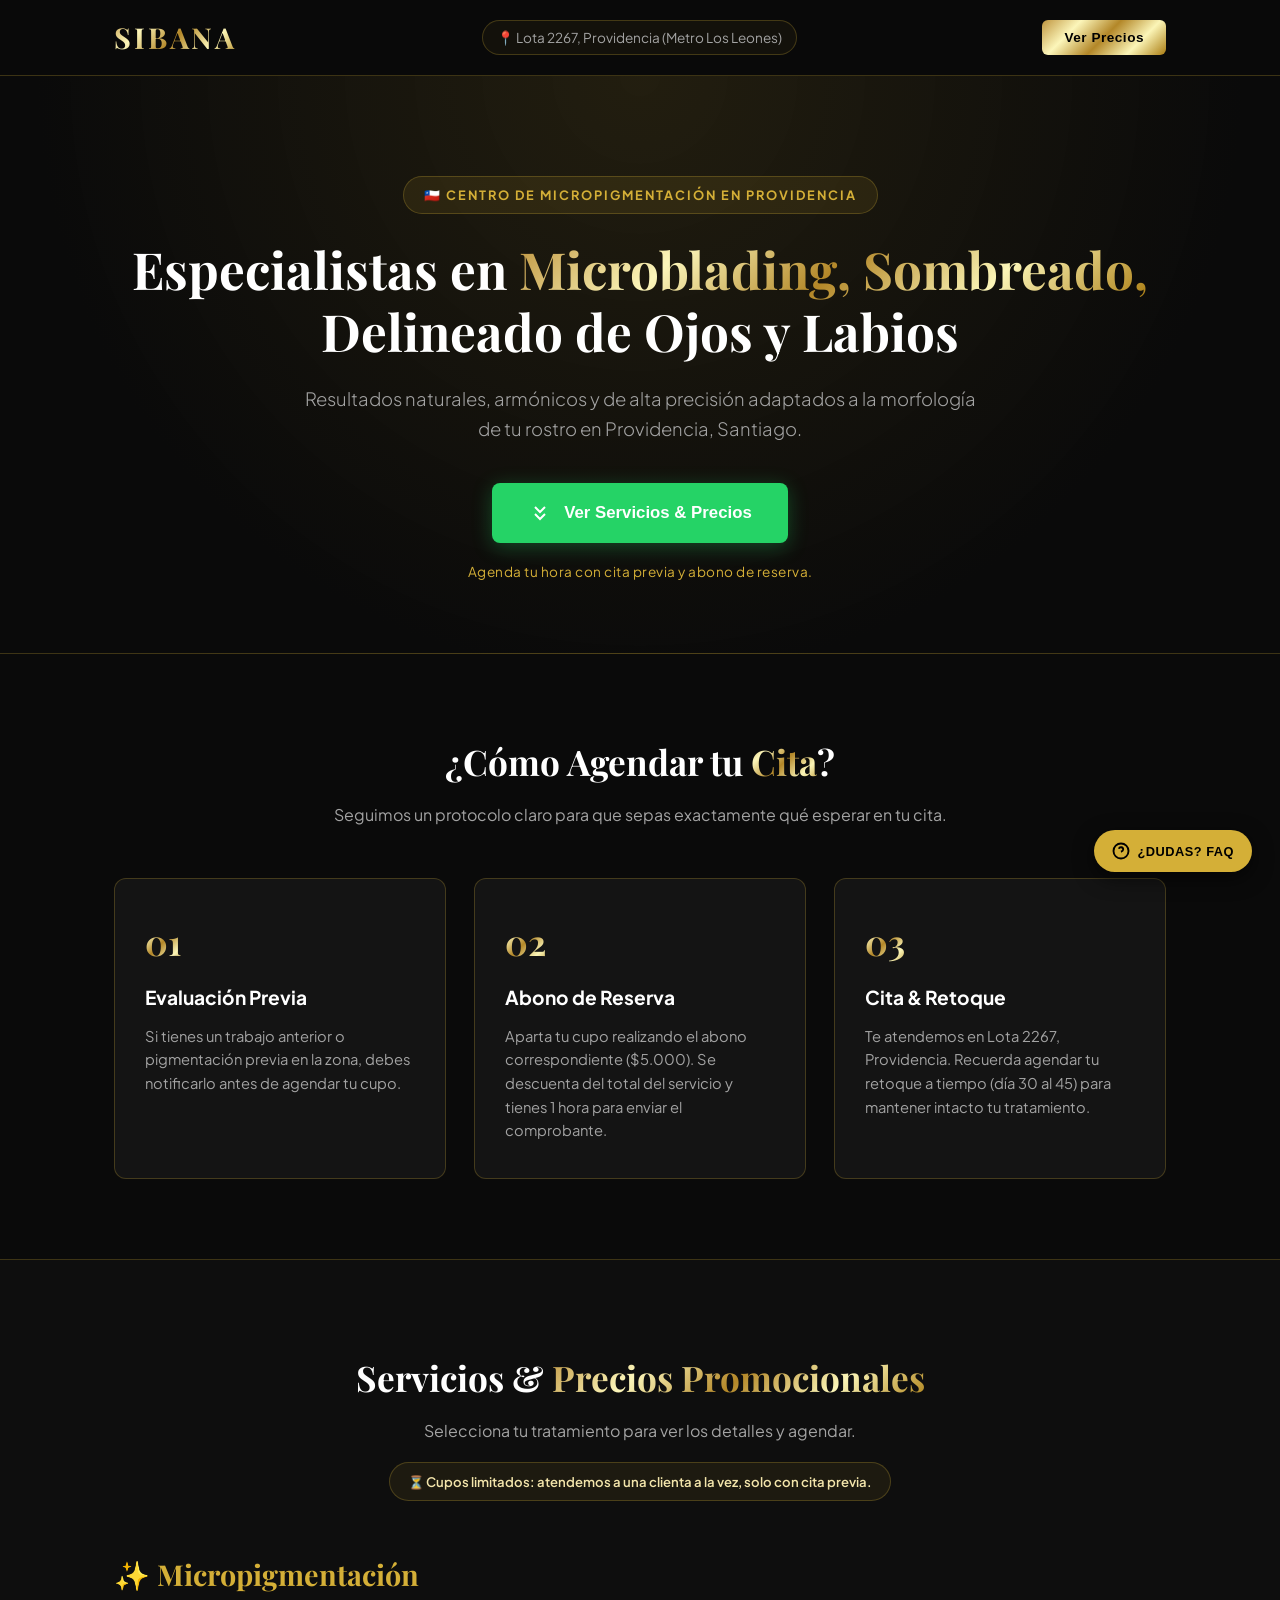
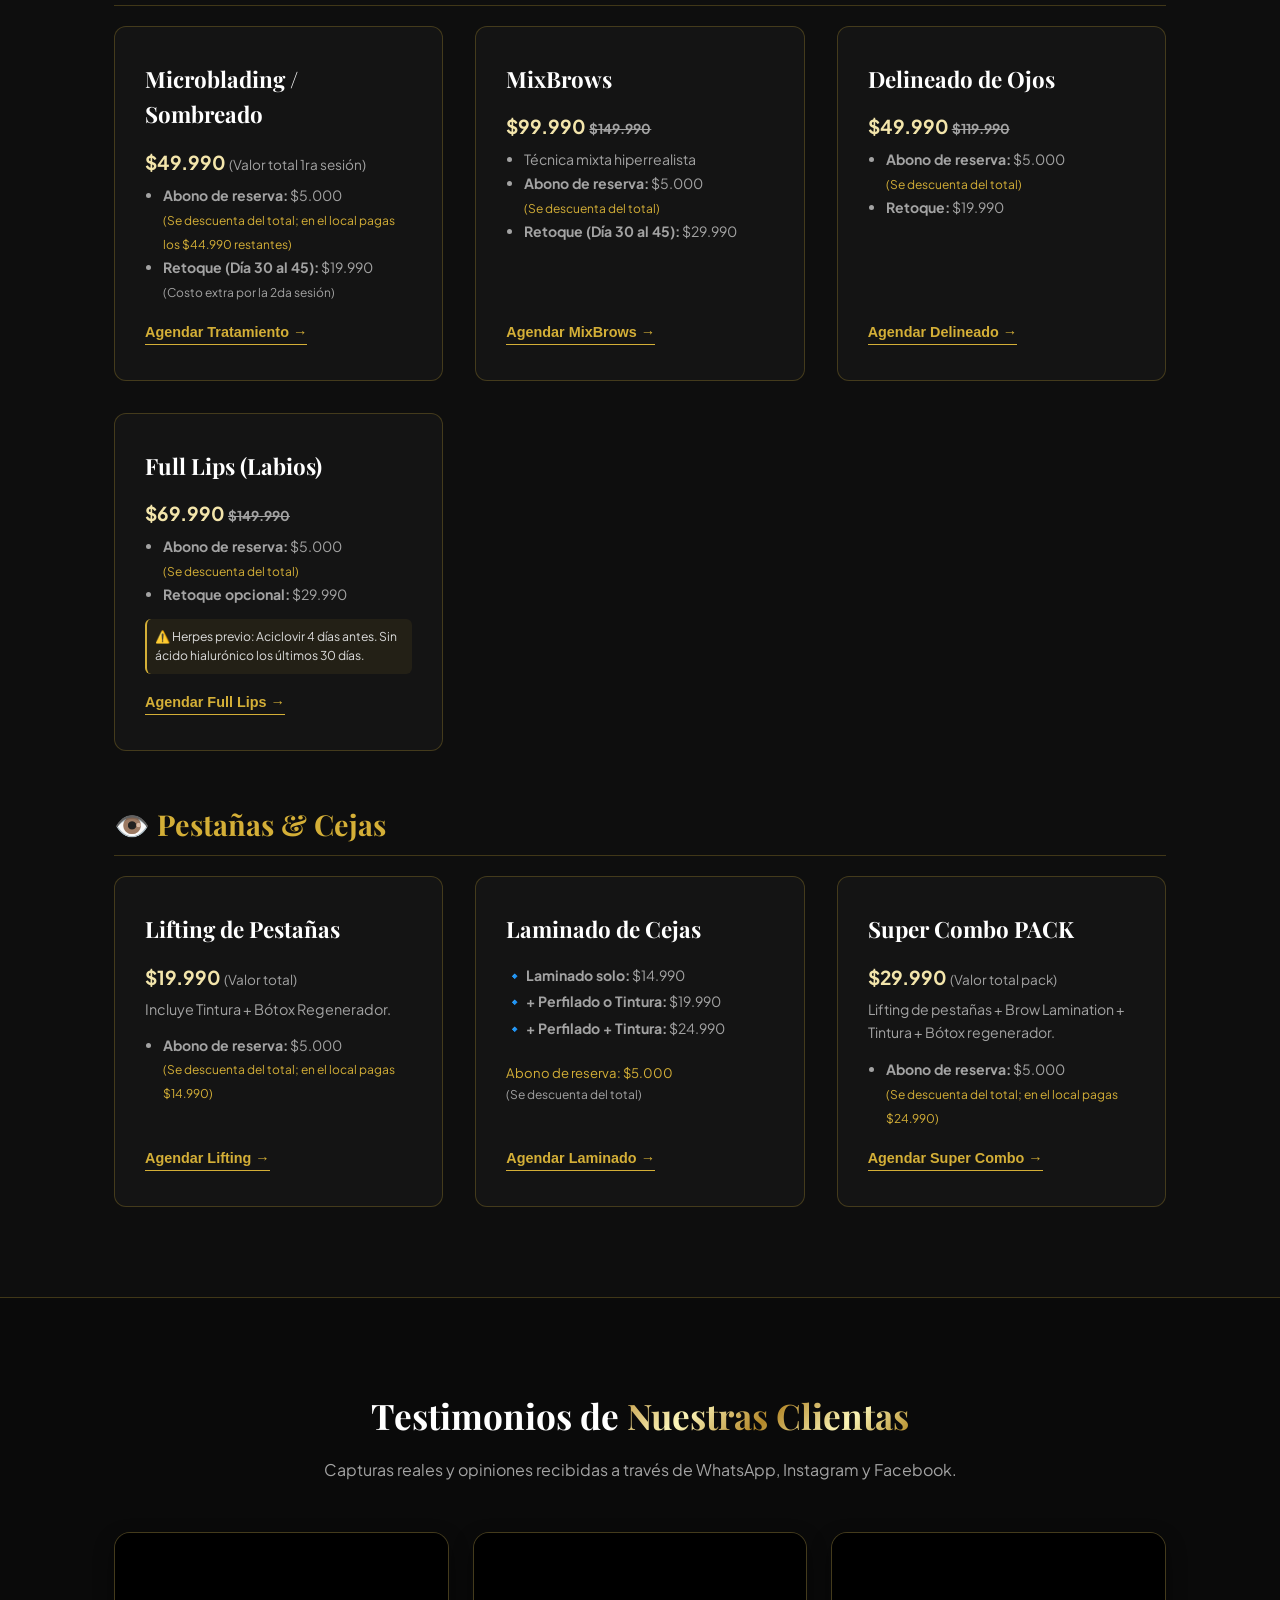
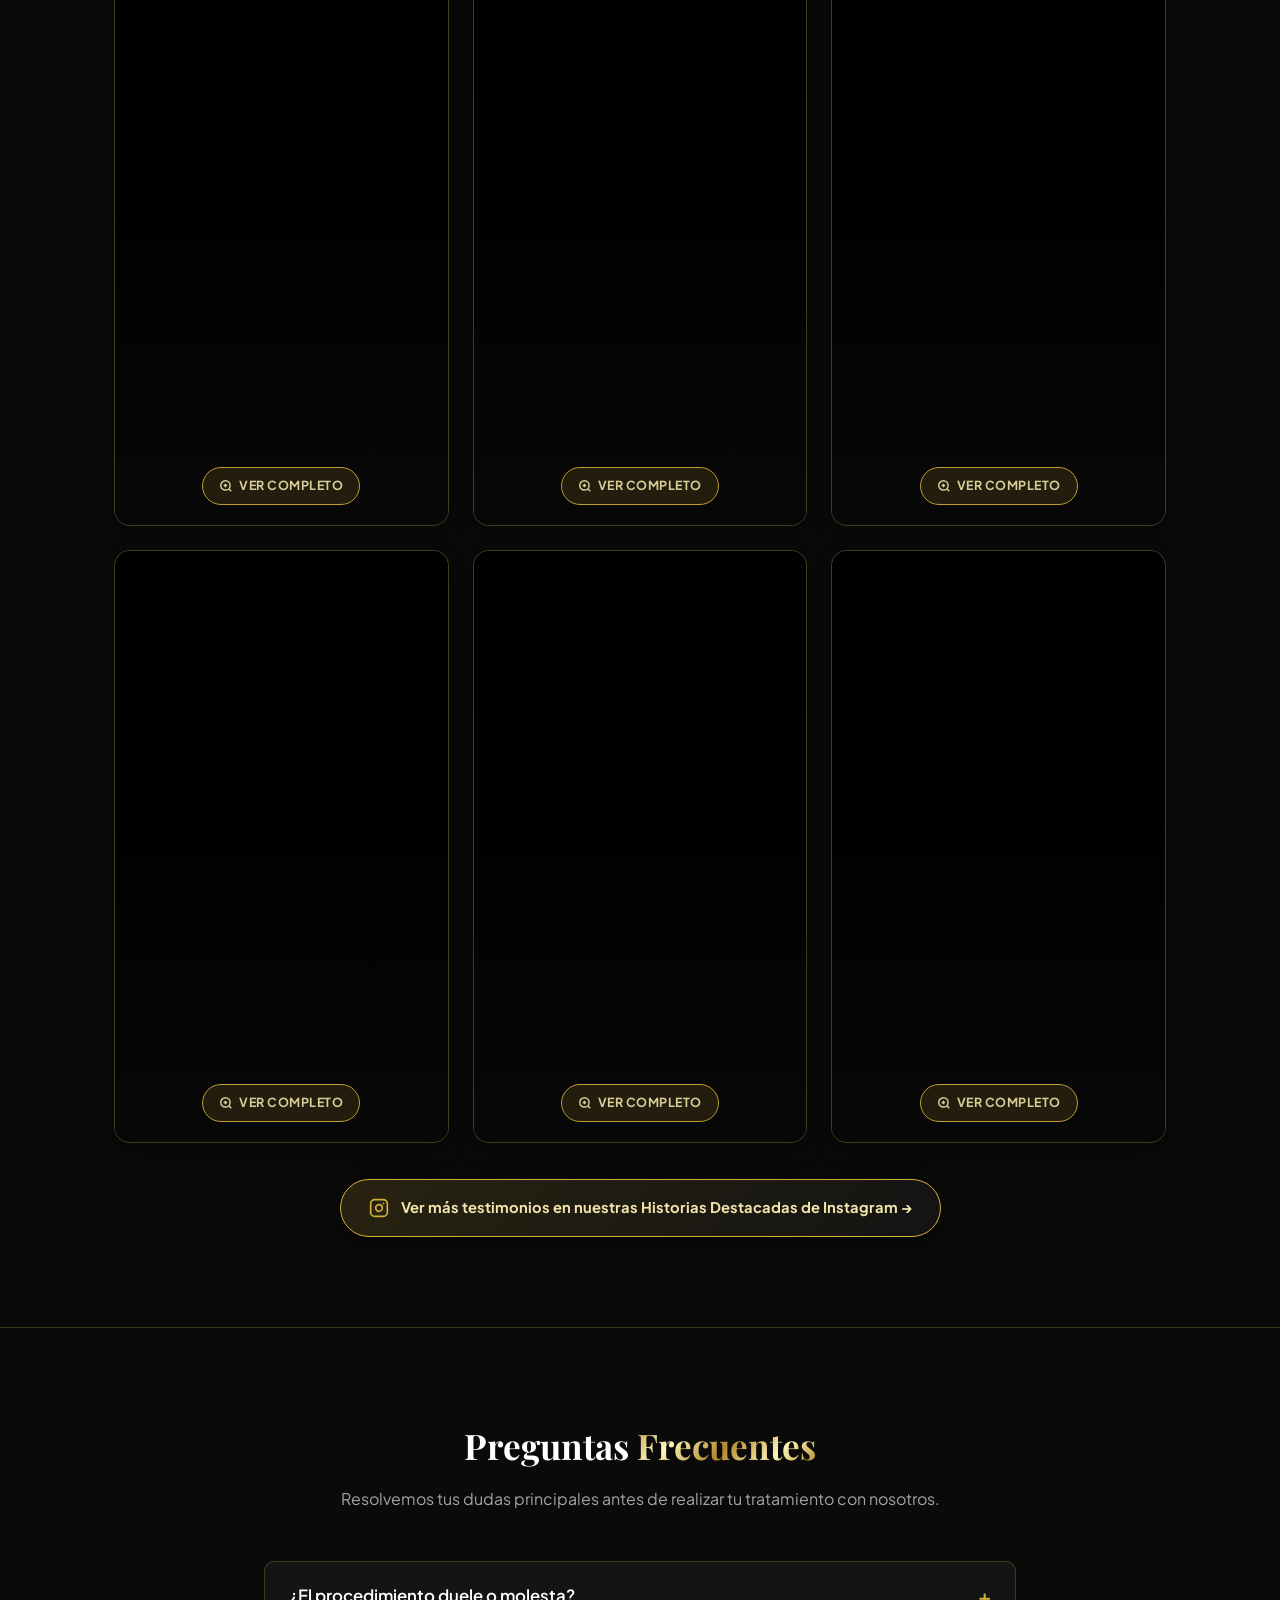
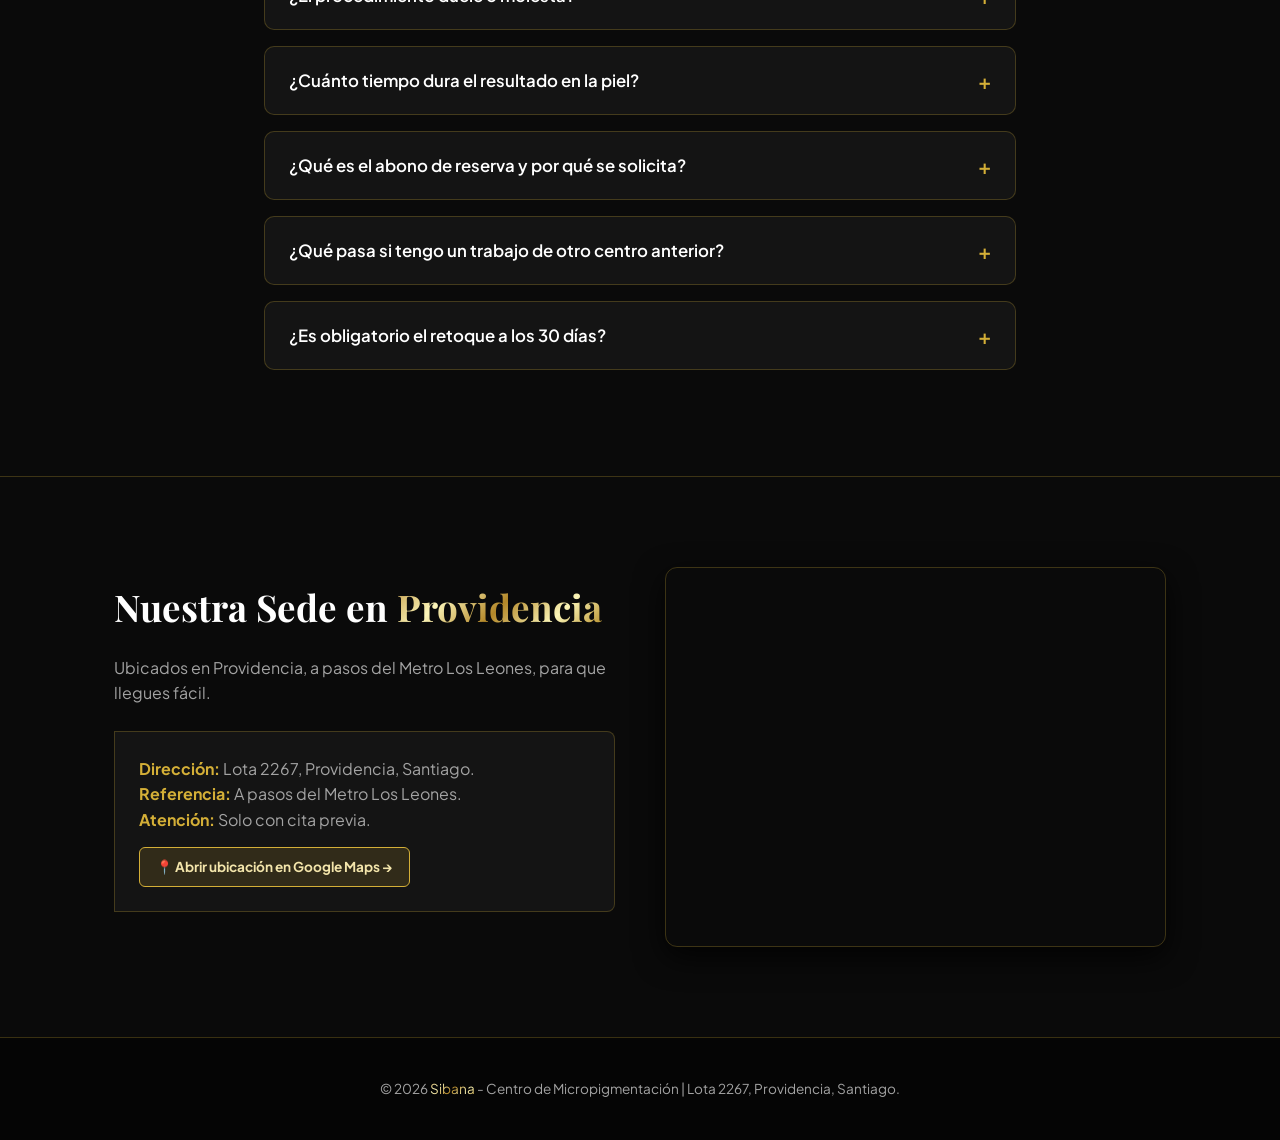
==== index.html @ 552834a0 "index.html" ====
<!DOCTYPE html>
<html lang="es">
<head>
    <meta charset="UTF-8">
    <meta name="viewport" content="width=device-width, initial-scale=1.0">
    <title>Sibana - Centro de Micropigmentación | Providencia</title>

    <meta name="description" content="Centro de micropigmentación en Providencia, Santiago. Especialistas en microblading, sombreado, delineado de ojos y labios, lifting y laminado de cejas. Agenda tu hora con cita previa.">
    <meta property="og:type" content="business.business">
    <meta property="og:title" content="Sibana - Centro de Micropigmentación | Providencia">
    <meta property="og:description" content="Especialistas en Microblading, Sombreado, Delineado de Ojos y Labios en Providencia, Santiago. Resultados naturales, armónicos y de alta precisión.">
    <meta property="og:image" content="https://juandiego2577-debug.github.io/sibana-web/testimonio1.jpg">
    <meta property="og:url" content="https://juandiego2577-debug.github.io/sibana-web/">
    <meta name="twitter:card" content="summary_large_image">
    <link rel="icon" type="image/svg+xml" href="data:image/svg+xml,%3Csvg xmlns='http://www.w3.org/2000/svg' viewBox='0 0 100 100'%3E%3Ccircle cx='50' cy='50' r='50' fill='%230A0A0A'/%3E%3Ctext x='50' y='68' font-family='Georgia,serif' font-size='58' font-weight='700' fill='%23D4AF37' text-anchor='middle'%3ES%3C/text%3E%3C/svg%3E">

    <script type="application/ld+json">
    {
      "@context": "https://schema.org",
      "@type": "LocalBusiness",
      "name": "Sibana - Centro de Micropigmentación",
      "image": "https://juandiego2577-debug.github.io/sibana-web/testimonio1.jpg",
      "url": "https://juandiego2577-debug.github.io/sibana-web/",
      "telephone": "+56968683533",
      "priceRange": "$14.990 - $149.990",
      "address": {
        "@type": "PostalAddress",
        "streetAddress": "Lota 2267",
        "addressLocality": "Providencia",
        "addressRegion": "Región Metropolitana",
        "addressCountry": "CL"
      },
      "sameAs": [
        "https://www.instagram.com/sibana.cl/",
        "https://www.facebook.com/profile.php?id=100089730170572"
      ]
    }
    </script>

    <link rel="preconnect" href="https://fonts.googleapis.com">
    <link rel="preconnect" href="https://fonts.gstatic.com" crossorigin>
    <link href="https://fonts.googleapis.com/css2?family=Playfair+Display:ital,wght@0,500;0,600;0,700;1,400&family=Plus+Jakarta+Sans:wght@300;400;500;600;700;800&display=swap" rel="stylesheet">

    <style>
        :root {
            --bg-color: #0A0A0A;
            --bg-card: #141414;
            --bg-card-hover: #1A1A1A;
            --text-main: #FFFFFF;
            --text-muted: #A3A3A3;
            --gold-primary: #D4AF37;
            --gold-light: #F3E5AB;
            --gold-dark: #AA7C11;
            --gold-gradient: linear-gradient(135deg, #BF953F 0%, #FCF6BA 25%, #B38728 50%, #FBF5B7 75%, #AA7C11 100%);
            --whatsapp-green: #25D366;
            --whatsapp-hover: #1EBE5D;
            --whatsapp-glow: rgba(37, 211, 102, 0.4);
            --border-gold: rgba(212, 175, 55, 0.25);
            --border-gold-strong: rgba(212, 175, 55, 0.6);
            --font-title: 'Playfair Display', serif;
            --font-body: 'Plus Jakarta Sans', sans-serif;
        }

        * {
            margin: 0;
            padding: 0;
            box-sizing: border-box;
        }

        html {
            scroll-padding-top: 95px;
        }

        body {
            font-family: var(--font-body);
            background-color: var(--bg-color);
            color: var(--text-main);
            line-height: 1.6;
            -webkit-font-smoothing: antialiased;
        }

        .gold-text {
            background: var(--gold-gradient);
            -webkit-background-clip: text;
            -webkit-text-fill-color: transparent;
            display: inline-block;
        }

        header {
            position: sticky;
            top: 0;
            background: rgba(10, 10, 10, 0.92);
            backdrop-filter: blur(12px);
            border-bottom: 1px solid var(--border-gold);
            z-index: 100;
        }

        .nav-wrapper {
            display: flex;
            justify-content: space-between;
            align-items: center;
            height: 75px;
            max-width: 1100px;
            margin: 0 auto;
            padding: 0 24px;
        }

        .logo {
            font-family: var(--font-title);
            font-size: 1.8rem;
            font-weight: 700;
            letter-spacing: 3px;
            text-decoration: none;
            text-transform: uppercase;
        }

        .location-badge-nav {
            font-size: 0.85rem;
            color: var(--text-muted);
            display: flex;
            align-items: center;
            gap: 6px;
            border: 1px solid var(--border-gold);
            padding: 6px 14px;
            border-radius: 50px;
            background: rgba(212, 175, 55, 0.05);
        }

        .btn-header {
            background: var(--gold-gradient);
            color: #000;
            padding: 10px 22px;
            border-radius: 6px;
            text-decoration: none;
            font-size: 0.85rem;
            font-weight: 700;
            letter-spacing: 0.5px;
            transition: all 0.3s ease;
            cursor: pointer;
            border: none;
        }

        .btn-header:hover {
            opacity: 0.9;
            box-shadow: 0 0 15px rgba(212, 175, 55, 0.4);
        }

        .hero {
            padding: 100px 0 70px;
            text-align: center;
            background: radial-gradient(circle at top center, rgba(212, 175, 55, 0.12) 0%, rgba(10, 10, 10, 1) 70%);
            border-bottom: 1px solid var(--border-gold);
        }

        .badge-hero {
            display: inline-block;
            background: rgba(212, 175, 55, 0.1);
            border: 1px solid var(--border-gold);
            color: var(--gold-primary);
            font-size: 0.8rem;
            font-weight: 700;
            padding: 8px 20px;
            border-radius: 50px;
            letter-spacing: 2px;
            text-transform: uppercase;
            margin-bottom: 25px;
        }

        .hero h1 {
            font-family: var(--font-title);
            font-size: 3.2rem;
            line-height: 1.2;
            margin-bottom: 22px;
            font-weight: 700;
        }

        .hero p {
            font-size: 1.15rem;
            color: var(--text-muted);
            max-width: 680px;
            margin: 0 auto 40px;
            font-weight: 300;
        }

        .btn-whatsapp-hero {
            display: inline-flex;
            align-items: center;
            gap: 12px;
            background-color: var(--whatsapp-green);
            color: #fff;
            padding: 18px 36px;
            border-radius: 8px;
            text-decoration: none;
            font-weight: 700;
            font-size: 1.05rem;
            box-shadow: 0 4px 20px rgba(37, 211, 102, 0.3);
            transition: transform 0.2s ease, background 0.2s ease, box-shadow 0.2s ease;
            cursor: pointer;
            border: none;
        }

        .btn-whatsapp-hero:hover {
            background-color: var(--whatsapp-hover);
            transform: translateY(-2px);
            box-shadow: 0 6px 25px rgba(37, 211, 102, 0.4);
        }

        .notice-text {
            display: block;
            margin-top: 18px;
            font-size: 0.85rem;
            color: var(--gold-primary);
            letter-spacing: 0.5px;
        }

        .container {
            max-width: 1100px;
            margin: 0 auto;
            padding: 0 24px;
        }

        .process {
            padding: 80px 0;
            border-bottom: 1px solid var(--border-gold);
            background: var(--bg-color);
        }

        .section-title {
            text-align: center;
            margin-bottom: 50px;
        }

        .section-title h2 {
            font-family: var(--font-title);
            font-size: 2.2rem;
            margin-bottom: 12px;
        }

        .section-title p {
            color: var(--text-muted);
            font-size: 1rem;
        }

        .grid-process {
            display: grid;
            grid-template-columns: repeat(auto-fit, minmax(280px, 1fr));
            gap: 28px;
        }

        .card-process {
            background-color: var(--bg-card);
            padding: 35px 30px;
            border-radius: 12px;
            border: 1px solid var(--border-gold);
            transition: transform 0.3s ease, border-color 0.3s ease;
        }

        .card-process:hover {
            transform: translateY(-4px);
            border-color: var(--border-gold-strong);
        }

        .step-num {
            font-family: var(--font-title);
            font-size: 2.2rem;
            font-weight: 700;
            margin-bottom: 12px;
        }

        .card-process h3 { font-size: 1.2rem; margin-bottom: 12px; color: #FFF; }
        .card-process p { font-size: 0.92rem; color: var(--text-muted); }

        .services { padding: 90px 0; background-color: #0E0E0E; border-bottom: 1px solid var(--border-gold); }
        .grid-services { display: grid; grid-template-columns: repeat(auto-fit, minmax(300px, 1fr)); gap: 32px; }
        .card-service { background: var(--bg-card); border-radius: 12px; padding: 35px 30px; border: 1px solid var(--border-gold); display: flex; flex-direction: column; justify-content: space-between; transition: all 0.3s ease; }
        .card-service:hover { background: var(--bg-card-hover); border-color: var(--gold-primary); box-shadow: 0 10px 30px rgba(0,0,0,0.5); }
        .card-service h3 { font-family: var(--font-title); font-size: 1.4rem; margin-bottom: 14px; color: #FFF; }
        .card-service p { color: var(--text-muted); font-size: 0.95rem; margin-bottom: 25px; }

        .btn-link-service { color: var(--gold-primary); text-decoration: none; font-weight: 700; font-size: 0.9rem; display: inline-flex; align-items: center; gap: 8px; border-bottom: 1px solid var(--gold-primary); width: fit-content; padding-bottom: 4px; transition: gap 0.2s ease; cursor: pointer; background: none; border-top: none; border-left: none; border-right: none; }
        .btn-link-service:hover { gap: 12px; color: var(--gold-light); }

        .testimonials { padding: 90px 0; background: var(--bg-color); border-bottom: 1px solid var(--border-gold); }
        .grid-testimonials-images {
            display: grid;
            grid-template-columns: repeat(3, 1fr);
            gap: 24px;
        }

        .card-testimonial-img {
            background: var(--bg-card);
            border: 1px solid var(--border-gold);
            border-radius: 16px;
            overflow: hidden;
            position: relative;
            cursor: pointer;
            transition: all 0.35s cubic-bezier(0.16, 1, 0.3, 1);
            box-shadow: 0 8px 20px rgba(0,0,0,0.4);
            display: flex;
            flex-direction: column;
        }

        .card-testimonial-img:hover {
            transform: translateY(-6px) scale(1.02);
            border-color: var(--gold-primary);
            box-shadow: 0 16px 35px rgba(212, 175, 55, 0.2);
        }

        .img-wrapper {
            width: 100%;
            aspect-ratio: 9/16;
            background: #000;
            overflow: hidden;
            position: relative;
        }

        .img-wrapper img {
            width: 100%;
            height: 100%;
            object-fit: cover;
            object-position: top center;
            transition: transform 0.5s ease;
        }

        .card-testimonial-img:hover .img-wrapper img {
            transform: scale(1.04);
        }

        .img-overlay-hint {
            position: absolute;
            inset: 0;
            background: linear-gradient(to top, rgba(10,10,10,0.85) 0%, rgba(10,10,10,0.2) 50%, rgba(10,10,10,0) 100%);
            display: flex;
            align-items: flex-end;
            justify-content: center;
            padding: 20px;
            opacity: 0.9;
            transition: opacity 0.3s ease;
        }

        .card-testimonial-img:hover .img-overlay-hint {
            opacity: 1;
        }

        .zoom-badge {
            background: rgba(212, 175, 55, 0.15);
            backdrop-filter: blur(8px);
            border: 1px solid var(--gold-primary);
            color: var(--gold-light);
            font-size: 0.78rem;
            font-weight: 700;
            padding: 8px 16px;
            border-radius: 30px;
            display: inline-flex;
            align-items: center;
            gap: 6px;
            letter-spacing: 0.5px;
            text-transform: uppercase;
        }

        .lightbox-modal {
            display: none;
            position: fixed;
            inset: 0;
            background: rgba(0, 0, 0, 0.92);
            backdrop-filter: blur(12px);
            z-index: 3000;
            justify-content: center;
            align-items: center;
            padding: 20px;
            animation: fadeIn 0.25s ease;
        }

        .lightbox-content {
            position: relative;
            max-width: 90vw;
            max-height: 90vh;
            display: flex;
            justify-content: center;
            align-items: center;
        }

        .lightbox-content img {
            max-width: 100%;
            max-height: 85vh;
            border-radius: 12px;
            border: 1px solid var(--gold-primary);
            box-shadow: 0 10px 40px rgba(0, 0, 0, 0.9);
            object-fit: contain;
        }

        .btn-close-lightbox {
            position: absolute;
            top: -45px;
            right: 0;
            background: rgba(212, 175, 55, 0.2);
            border: 1px solid var(--gold-primary);
            color: #fff;
            width: 38px;
            height: 38px;
            border-radius: 50%;
            font-size: 1.2rem;
            display: flex;
            align-items: center;
            justify-content: center;
            cursor: pointer;
            transition: 0.2s ease;
        }

        .btn-close-lightbox:hover {
            background: var(--gold-primary);
            color: #000;
        }

        .faq-section { padding: 90px 0; background: var(--bg-color); border-bottom: 1px solid var(--border-gold); }
        .faq-container { max-width: 800px; margin: 0 auto; }
        .faq-item { background: var(--bg-card); border: 1px solid var(--border-gold); border-radius: 10px; margin-bottom: 16px; overflow: hidden; transition: border-color 0.3s ease; }
        .faq-item:hover { border-color: var(--border-gold-strong); }
        .faq-question { width: 100%; padding: 20px 24px; background: none; border: none; color: #FFF; font-family: var(--font-body); font-size: 1.05rem; font-weight: 600; text-align: left; display: flex; justify-content: space-between; align-items: center; cursor: pointer; }
        .faq-question span { color: var(--gold-primary); font-size: 1.3rem; transition: transform 0.3s ease; }
        .faq-item.active .faq-question span { transform: rotate(45deg); }
        .faq-answer { max-height: 0; overflow: hidden; transition: max-height 0.3s ease-out, padding 0.3s ease; padding: 0 24px; color: var(--text-muted); font-size: 0.95rem; line-height: 1.6; }
        .faq-item.active .faq-answer { max-height: 350px; padding: 0 24px 20px 24px; }

        .location { padding: 90px 0; background: var(--bg-color); }
        .location-wrapper { display: grid; grid-template-columns: 1fr 1fr; gap: 50px; align-items: center; }
        .location-info h2 { font-family: var(--font-title); font-size: 2.3rem; margin-bottom: 18px; }
        .location-info p { color: var(--text-muted); font-size: 1rem; }
        .address-box { margin: 25px 0; padding: 24px; background-color: var(--bg-card); border-left: 3px solid var(--gold-primary); border-radius: 0 8px 8px 0; border: 1px solid var(--border-gold); }
        .address-box strong { color: var(--gold-primary); }
        .map-container { width: 100%; height: 380px; border-radius: 12px; overflow: hidden; border: 1px solid var(--border-gold); box-shadow: 0 10px 30px rgba(0,0,0,0.8); }
        footer { background-color: #050505; color: var(--text-muted); padding: 40px 0; text-align: center; font-size: 0.85rem; border-top: 1px solid var(--border-gold); }

        .btn-float-faq { position: fixed; bottom: 28px; right: 28px; background-color: var(--gold-primary); color: #000; padding: 12px 18px; border-radius: 50px; display: flex; align-items: center; gap: 8px; box-shadow: 0 6px 20px rgba(0,0,0,0.6); z-index: 1000; text-decoration: none; cursor: pointer; border: none; transition: transform 0.2s ease, box-shadow 0.2s ease, background-color 0.2s ease, opacity 0.25s ease; font-weight: 700; font-size: 0.85rem; letter-spacing: 0.3px; }
        .btn-float-faq:hover { transform: scale(1.05); background-color: var(--gold-light); box-shadow: 0 8px 25px rgba(212, 175, 55, 0.4); }

        @media (max-width: 600px) {
            .btn-float-faq {
                bottom: 18px;
                right: 18px;
                padding: 0;
                width: 50px;
                height: 50px;
                border-radius: 50%;
                justify-content: center;
            }
            .btn-float-faq span { display: none; }
        }

        .btn-float-faq.oculto-por-aviso {
            opacity: 0;
            transform: scale(0.7);
            pointer-events: none;
        }

        .modal-overlay {
            display: none;
            position: fixed;
            top: 0;
            left: 0;
            width: 100%;
            height: 100%;
            background: rgba(0, 0, 0, 0.88);
            backdrop-filter: blur(10px);
            justify-content: center;
            align-items: center;
            z-index: 2000;
            padding: 16px;
        }

        .modal-content {
            background: linear-gradient(145deg, #181818 0%, #101010 100%);
            padding: 32px 28px;
            border-radius: 20px;
            width: 100%;
            max-width: 500px;
            border: 1px solid var(--border-gold-strong);
            box-shadow: 0 25px 60px rgba(0,0,0,0.9), 0 0 30px rgba(212, 175, 55, 0.12);
            animation: modalFadeIn 0.3s cubic-bezier(0.16, 1, 0.3, 1);
            position: relative;
        }

        @keyframes modalFadeIn {
            from { opacity: 0; transform: translateY(20px) scale(0.97); }
            to { opacity: 1; transform: translateY(0) scale(1); }
        }

        .modal-header-badge {
            display: inline-flex;
            align-items: center;
            gap: 6px;
            background: rgba(212, 175, 55, 0.1);
            border: 1px solid var(--border-gold);
            color: var(--gold-primary);
            font-size: 0.72rem;
            font-weight: 700;
            padding: 4px 12px;
            border-radius: 20px;
            letter-spacing: 1.5px;
            text-transform: uppercase;
            margin-bottom: 12px;
        }

        .modal-content h3 {
            font-family: var(--font-title);
            font-size: 1.65rem;
            color: #FFF;
            margin-bottom: 8px;
            line-height: 1.25;
        }

        .modal-service-tag {
            background: rgba(255, 255, 255, 0.04);
            border: 1px dashed var(--border-gold);
            padding: 10px 14px;
            border-radius: 10px;
            color: var(--gold-light);
            font-size: 0.9rem;
            font-weight: 600;
            margin-bottom: 20px;
            display: flex;
            align-items: center;
            gap: 8px;
        }

        .checkbox-container {
            display: flex;
            flex-direction: column;
            gap: 12px;
            margin-bottom: 25px;
        }

        .custom-check-card {
            background: rgba(255, 255, 255, 0.03);
            border: 1px solid rgba(212, 175, 55, 0.2);
            border-radius: 12px;
            padding: 14px 16px;
            display: flex;
            align-items: flex-start;
            gap: 14px;
            cursor: pointer;
            transition: all 0.2s ease;
            user-select: none;
        }

        .custom-check-card:hover {
            background: rgba(212, 175, 55, 0.05);
            border-color: var(--gold-primary);
        }

        .custom-check-card.checked {
            background: rgba(212, 175, 55, 0.08);
            border-color: var(--gold-primary);
            box-shadow: 0 0 12px rgba(212, 175, 55, 0.15);
        }

        .custom-check-card input[type="checkbox"] {
            accent-color: var(--gold-primary);
            width: 20px;
            height: 20px;
            margin-top: 2px;
            cursor: pointer;
            flex-shrink: 0;
            border-radius: 4px;
        }

        .check-text {
            font-size: 0.88rem;
            color: #E2E8F0;
            line-height: 1.45;
        }

        .check-subtext {
            display: block;
            font-size: 0.78rem;
            color: var(--text-muted);
            margin-top: 4px;
        }

        .modal-actions {
            display: flex;
            flex-direction: column;
            gap: 12px;
        }

        .btn-confirmar-whatsapp {
            display: flex;
            align-items: center;
            justify-content: center;
            gap: 10px;
            width: 100%;
            padding: 16px 20px;
            border-radius: 12px;
            font-family: var(--font-body);
            font-weight: 800;
            font-size: 1rem;
            letter-spacing: 0.3px;
            text-decoration: none;
            border: none;
            cursor: pointer;
            background: #2A2A2A;
            color: #777777;
            box-shadow: none;
            transition: all 0.3s cubic-bezier(0.16, 1, 0.3, 1);
            text-align: center;
        }

        .btn-confirmar-whatsapp.activo {
            cursor: pointer;
            pointer-events: auto;
            background: linear-gradient(135deg, #25D366 0%, #12B04B 100%);
            color: #FFFFFF;
            box-shadow: 0 6px 25px rgba(37, 211, 102, 0.4);
            animation: pulseGlow 2s infinite ease-in-out;
        }

        .btn-confirmar-whatsapp.activo:hover {
            background: linear-gradient(135deg, #28E16D 0%, #10A043 100%);
            transform: translateY(-2px);
            box-shadow: 0 10px 30px rgba(37, 211, 102, 0.55);
        }

        .btn-modal-cancelar {
            background: transparent;
            color: var(--text-muted);
            border: 1px solid rgba(255, 255, 255, 0.1);
            padding: 12px;
            border-radius: 10px;
            font-weight: 600;
            font-size: 0.88rem;
            cursor: pointer;
            transition: all 0.2s ease;
            text-align: center;
            width: 100%;
        }

        .btn-modal-cancelar:hover {
            background: rgba(255, 255, 255, 0.05);
            color: #FFF;
            border-color: rgba(255, 255, 255, 0.2);
        }

        @keyframes pulseGlow {
            0% { box-shadow: 0 0 0 0 rgba(37, 211, 102, 0.5); }
            70% { box-shadow: 0 0 0 12px rgba(37, 211, 102, 0); }
            100% { box-shadow: 0 0 0 0 rgba(37, 211, 102, 0); }
        }

        @keyframes shakeBtn {
            10%, 90% { transform: translateX(-1px); }
            20%, 80% { transform: translateX(2px); }
            30%, 50%, 70% { transform: translateX(-4px); }
            40%, 60% { transform: translateX(4px); }
        }
        .btn-confirmar-whatsapp.shake { animation: shakeBtn 0.4s ease; }

        @keyframes resaltarCheck {
            0%, 100% { box-shadow: 0 0 0 0 rgba(212, 175, 55, 0); border-color: rgba(212, 175, 55, 0.2); }
            50% { box-shadow: 0 0 0 6px rgba(212, 175, 55, 0.2); border-color: var(--gold-primary); }
        }
        .custom-check-card.resaltar { animation: resaltarCheck 0.6s ease-in-out 2; }

        .whatsapp-icon-svg {
            width: 22px;
            height: 22px;
            fill: currentColor;
            flex-shrink: 0;
        }

        @media (max-width: 992px) {
            .grid-services { grid-template-columns: repeat(2, 1fr); }
            .grid-testimonials-images { grid-template-columns: repeat(2, 1fr); }
        }
        @media (max-width: 600px) {
            .hero h1 { font-size: 2.2rem; }
            .location-wrapper { grid-template-columns: 1fr; }
            .location-badge-nav { display: none; }
            .grid-services { grid-template-columns: 1fr; }
            .grid-testimonials-images { grid-template-columns: 1fr; }
            .modal-content { padding: 24px 20px; }
        }
    </style>
</head>
<body>

    <header>
        <div class="nav-wrapper">
            <a href="#" class="logo gold-text">Sibana</a>
            <div class="location-badge-nav">
                📍 Lota 2267, Providencia (Metro Los Leones)
            </div>
            <button class="btn-header" onclick="document.getElementById('servicios-section').scrollIntoView({behavior: 'smooth'})" type="button">Ver Precios</button>
        </div>
    </header>

    <section class="hero">
        <div class="container">
            <span class="badge-hero">🇨🇱 CENTRO DE MICROPIGMENTACIÓN EN PROVIDENCIA</span>
            <h1>Especialistas en <span class="gold-text">Microblading, Sombreado,</span><br>Delineado de Ojos y Labios</h1>
            <p>Resultados naturales, armónicos y de alta precisión adaptados a la morfología de tu rostro en Providencia, Santiago.</p>

            <button class="btn-whatsapp-hero" onclick="document.getElementById('servicios-section').scrollIntoView({behavior: 'smooth'})" type="button">
                <svg width="24" height="24" viewBox="0 0 24 24" fill="none" stroke="currentColor" stroke-width="2"><path d="M7 13l5 5 5-5M7 6l5 5 5-5"/></svg>
                Ver Servicios & Precios
            </button>

            <span class="notice-text">Agenda tu hora con cita previa y abono de reserva.</span>
        </div>
    </section>

    <section class="process">
        <div class="container">
            <div class="section-title">
                <h2>¿Cómo Agendar tu <span class="gold-text">Cita</span>?</h2>
                <p>Seguimos un protocolo claro para que sepas exactamente qué esperar en tu cita.</p>
            </div>
            <div class="grid-process">
                <div class="card-process">
                    <div class="step-num gold-text">01</div>
                    <h3>Evaluación Previa</h3>
                    <p>Si tienes un trabajo anterior o pigmentación previa en la zona, debes notificarlo antes de agendar tu cupo.</p>
                </div>
                <div class="card-process">
                    <div class="step-num gold-text">02</div>
                    <h3>Abono de Reserva</h3>
                    <p>Aparta tu cupo realizando el abono correspondiente ($5.000). Se descuenta del total del servicio y tienes 1 hora para enviar el comprobante.</p>
                </div>
                <div class="card-process">
                    <div class="step-num gold-text">03</div>
                    <h3>Cita & Retoque</h3>
                    <p>Te atendemos en Lota 2267, Providencia. Recuerda agendar tu retoque a tiempo (día 30 al 45) para mantener intacto tu tratamiento.</p>
                </div>
            </div>
        </div>
    </section>

    <section class="services" id="servicios-section">
        <div class="container">
            <div class="section-title">
                <h2>Servicios & <span class="gold-text">Precios Promocionales</span></h2>
                <p>Selecciona tu tratamiento para ver los detalles y agendar.</p>
                <div style="margin-top: 18px;">
                    <span style="display: inline-flex; align-items: center; gap: 8px; background: rgba(212,175,55,0.08); border: 1px solid var(--border-gold); color: var(--gold-light); font-size: 0.82rem; font-weight: 600; padding: 8px 18px; border-radius: 50px;">
                        ⏳ Cupos limitados: atendemos a una clienta a la vez, solo con cita previa.
                    </span>
                </div>
            </div>

            <h3 style="font-family: var(--font-title); font-size: 1.8rem; color: var(--gold-primary); margin: 40px 0 20px; border-bottom: 1px solid var(--border-gold); padding-bottom: 8px;">
                ✨ Micropigmentación
            </h3>
            <div class="grid-services">
                <div class="card-service">
                    <div>
                        <h3>Microblading / Sombreado</h3>
                        <p style="color: var(--gold-light); font-weight: 700; font-size: 1.2rem; margin-bottom: 6px;">
                            $49.990 <span style="font-size:0.85rem; font-weight:normal; color:var(--text-muted);">(Valor total 1ra sesión)</span>
                        </p>
                        <ul style="color: var(--text-muted); font-size: 0.88rem; margin-bottom: 20px; padding-left: 18px; line-height: 1.7;">
                            <li><strong>Abono de reserva:</strong> $5.000 <span style="font-size:0.75rem; color:var(--gold-primary);"><br>(Se descuenta del total; en el local pagas los $44.990 restantes)</span></li>
                            <li><strong>Retoque (Día 30 al 45):</strong> $19.990 <span style="font-size:0.75rem; color:#A3A3A3;"><br>(Costo extra por la 2da sesión)</span></li>
                        </ul>
                    </div>
                    <button class="btn-link-service" type="button" onclick="abrirModal('Microblading / Sombreado ($49.990)')">Agendar Tratamiento &rarr;</button>
                </div>

                <div class="card-service">
                    <div>
                        <h3>MixBrows</h3>
                        <p style="color: var(--gold-light); font-weight: 700; font-size: 1.2rem; margin-bottom: 6px;">
                            $99.990 <span style="font-size:0.85rem; text-decoration: line-through; color:var(--text-muted);">$149.990</span>
                        </p>
                        <ul style="color: var(--text-muted); font-size: 0.88rem; margin-bottom: 20px; padding-left: 18px; line-height: 1.7;">
                            <li>Técnica mixta hiperrealista</li>
                            <li><strong>Abono de reserva:</strong> $5.000 <span style="font-size:0.75rem; color:var(--gold-primary);"><br>(Se descuenta del total)</span></li>
                            <li><strong>Retoque (Día 30 al 45):</strong> $29.990</li>
                        </ul>
                    </div>
                    <button class="btn-link-service" type="button" onclick="abrirModal('MixBrows ($99.990)')">Agendar MixBrows &rarr;</button>
                </div>

                <div class="card-service">
                    <div>
                        <h3>Delineado de Ojos</h3>
                        <p style="color: var(--gold-light); font-weight: 700; font-size: 1.2rem; margin-bottom: 6px;">
                            $49.990 <span style="font-size:0.85rem; text-decoration: line-through; color:var(--text-muted);">$119.990</span>
                        </p>
                        <ul style="color: var(--text-muted); font-size: 0.88rem; margin-bottom: 20px; padding-left: 18px; line-height: 1.7;">
                            <li><strong>Abono de reserva:</strong> $5.000 <span style="font-size:0.75rem; color:var(--gold-primary);"><br>(Se descuenta del total)</span></li>
                            <li><strong>Retoque:</strong> $19.990</li>
                        </ul>
                    </div>
                    <button class="btn-link-service" type="button" onclick="abrirModal('Delineado de Ojos ($49.990)')">Agendar Delineado &rarr;</button>
                </div>

                <div class="card-service">
                    <div>
                        <h3>Full Lips (Labios)</h3>
                        <p style="color: var(--gold-light); font-weight: 700; font-size: 1.2rem; margin-bottom: 6px;">
                            $69.990 <span style="font-size:0.85rem; text-decoration: line-through; color:var(--text-muted);">$149.990</span>
                        </p>
                        <ul style="color: var(--text-muted); font-size: 0.88rem; margin-bottom: 12px; padding-left: 18px; line-height: 1.7;">
                            <li><strong>Abono de reserva:</strong> $5.000 <span style="font-size:0.75rem; color:var(--gold-primary);"><br>(Se descuenta del total)</span></li>
                            <li><strong>Retoque opcional:</strong> $29.990</li>
                        </ul>
                        <div class="critical-notice" style="background: rgba(212,175,55,0.08); padding: 8px; border-radius: 6px; border-left: 2px solid var(--gold-primary); font-size: 0.76rem; color: #ddd; margin-bottom: 20px;">
                            ⚠️ Herpes previo: Aciclovir 4 días antes. Sin ácido hialurónico los últimos 30 días.
                        </div>
                    </div>
                    <button class="btn-link-service" type="button" onclick="abrirModal('Full Lips Labios ($69.990)')">Agendar Full Lips &rarr;</button>
                </div>
            </div>

            <h3 style="font-family: var(--font-title); font-size: 1.8rem; color: var(--gold-primary); margin: 50px 0 20px; border-bottom: 1px solid var(--border-gold); padding-bottom: 8px;">
                👁️ Pestañas & Cejas
            </h3>
            <div class="grid-services">
                <div class="card-service">
                    <div>
                        <h3>Lifting de Pestañas</h3>
                        <p style="color: var(--gold-light); font-weight: 700; font-size: 1.2rem; margin-bottom: 6px;">
                            $19.990 <span style="font-size:0.85rem; font-weight:normal; color:var(--text-muted);">(Valor total)</span>
                        </p>
                        <p style="color: var(--text-muted); font-size: 0.9rem; margin-bottom: 12px;">Incluye Tintura + Bótox Regenerador.</p>
                        <ul style="color: var(--text-muted); font-size: 0.88rem; margin-bottom: 20px; padding-left: 18px; line-height: 1.7;">
                            <li><strong>Abono de reserva:</strong> $5.000 <span style="font-size:0.75rem; color:var(--gold-primary);"><br>(Se descuenta del total; en el local pagas $14.990)</span></li>
                        </ul>
                    </div>
                    <button class="btn-link-service" type="button" onclick="abrirModal('Lifting de Pestañas ($19.990)')">Agendar Lifting &rarr;</button>
                </div>

                <div class="card-service">
                    <div>
                        <h3>Laminado de Cejas</h3>
                        <ul style="color: var(--text-muted); font-size: 0.88rem; margin-bottom: 20px; padding-left: 0; list-style: none; line-height: 1.9;">
                            <li>🔹 <strong>Laminado solo:</strong> $14.990</li>
                            <li>🔹 <strong>+ Perfilado o Tintura:</strong> $19.990</li>
                            <li>🔹 <strong>+ Perfilado + Tintura:</strong> $24.990</li>
                        </ul>
                        <p style="font-size:0.82rem; color:var(--gold-primary);">Abono de reserva: $5.000 <span style="font-size:0.75rem; color:var(--text-muted);"><br>(Se descuenta del total)</span></p>
                    </div>
                    <button class="btn-link-service" type="button" onclick="abrirModal('Laminado de Cejas')">Agendar Laminado &rarr;</button>
                </div>

                <div class="card-service">
                    <div>
                        <h3>Super Combo PACK</h3>
                        <p style="color: var(--gold-light); font-weight: 700; font-size: 1.2rem; margin-bottom: 6px;">
                            $29.990 <span style="font-size:0.85rem; font-weight:normal; color:var(--text-muted);">(Valor total pack)</span>
                        </p>
                        <p style="color: var(--text-muted); font-size: 0.88rem; margin-bottom: 15px;">Lifting de pestañas + Brow Lamination + Tintura + Bótox regenerador.</p>
                        <ul style="color: var(--text-muted); font-size: 0.88rem; margin-bottom: 20px; padding-left: 18px; line-height: 1.7;">
                            <li><strong>Abono de reserva:</strong> $5.000 <span style="font-size:0.75rem; color:var(--gold-primary);"><br>(Se descuenta del total; en el local pagas $24.990)</span></li>
                        </ul>
                    </div>
                    <button class="btn-link-service" type="button" onclick="abrirModal('Super Combo de Pestañas y Cejas ($29.990)')">Agendar Super Combo &rarr;</button>
                </div>
            </div>
        </div>
    </section>

    <section class="testimonials">
        <div class="container">
            <div class="section-title">
                <h2>Testimonios de <span class="gold-text">Nuestras Clientas</span></h2>
                <p>Capturas reales y opiniones recibidas a través de WhatsApp, Instagram y Facebook.</p>
            </div>

            <div class="grid-testimonials-images">
                <div class="card-testimonial-img" onclick="abrirLightbox('testimonio1.jpg')">
                    <div class="img-wrapper">
                        <img src="testimonio1.jpg" alt="Testimonio de clienta Sibana WhatsApp 1" loading="lazy" onerror="this.src='https://placehold.co/400x700/141414/D4AF37?text=Testimonio+WhatsApp+1'">
                        <div class="img-overlay-hint">
                            <span class="zoom-badge">
                                <svg width="14" height="14" viewBox="0 0 24 24" fill="none" stroke="currentColor" stroke-width="2.5"><circle cx="11" cy="11" r="8"/><path d="m21 21-4.3-4.3"/><path d="M11 8v6M8 11h6"/></svg>
                                Ver Completo
                            </span>
                        </div>
                    </div>
                </div>

                <div class="card-testimonial-img" onclick="abrirLightbox('testimonio2.jpg')">
                    <div class="img-wrapper">
                        <img src="testimonio2.jpg" alt="Testimonio de clienta Sibana WhatsApp 2" loading="lazy" onerror="this.src='https://placehold.co/400x700/141414/D4AF37?text=Testimonio+WhatsApp+2'">
                        <div class="img-overlay-hint">
                            <span class="zoom-badge">
                                <svg width="14" height="14" viewBox="0 0 24 24" fill="none" stroke="currentColor" stroke-width="2.5"><circle cx="11" cy="11" r="8"/><path d="m21 21-4.3-4.3"/><path d="M11 8v6M8 11h6"/></svg>
                                Ver Completo
                            </span>
                        </div>
                    </div>
                </div>

                <div class="card-testimonial-img" onclick="abrirLightbox('testimonio3.jpg')">
                    <div class="img-wrapper">
                        <img src="testimonio3.jpg" alt="Testimonio de clienta Sibana Instagram 3" loading="lazy" onerror="this.src='https://placehold.co/400x700/141414/D4AF37?text=Testimonio+Instagram+3'">
                        <div class="img-overlay-hint">
                            <span class="zoom-badge">
                                <svg width="14" height="14" viewBox="0 0 24 24" fill="none" stroke="currentColor" stroke-width="2.5"><circle cx="11" cy="11" r="8"/><path d="m21 21-4.3-4.3"/><path d="M11 8v6M8 11h6"/></svg>
                                Ver Completo
                            </span>
                        </div>
                    </div>
                </div>

                <div class="card-testimonial-img" onclick="abrirLightbox('testimonio4.jpg')">
                    <div class="img-wrapper">
                        <img src="testimonio4.jpg" alt="Testimonio de clienta Sibana Instagram 4" loading="lazy" onerror="this.src='https://placehold.co/400x700/141414/D4AF37?text=Testimonio+Instagram+4'">
                        <div class="img-overlay-hint">
                            <span class="zoom-badge">
                                <svg width="14" height="14" viewBox="0 0 24 24" fill="none" stroke="currentColor" stroke-width="2.5"><circle cx="11" cy="11" r="8"/><path d="m21 21-4.3-4.3"/><path d="M11 8v6M8 11h6"/></svg>
                                Ver Completo
                            </span>
                        </div>
                    </div>
                </div>

                <div class="card-testimonial-img" onclick="abrirLightbox('testimonio5.jpg')">
                    <div class="img-wrapper">
                        <img src="testimonio5.jpg" alt="Testimonio de clienta Sibana Chat 5" loading="lazy" onerror="this.src='https://placehold.co/400x700/141414/D4AF37?text=Testimonio+Chat+5'">
                        <div class="img-overlay-hint">
                            <span class="zoom-badge">
                                <svg width="14" height="14" viewBox="0 0 24 24" fill="none" stroke="currentColor" stroke-width="2.5"><circle cx="11" cy="11" r="8"/><path d="m21 21-4.3-4.3"/><path d="M11 8v6M8 11h6"/></svg>
                                Ver Completo
                            </span>
                        </div>
                    </div>
                </div>

                <div class="card-testimonial-img" onclick="abrirLightbox('testimonio6.jpg')">
                    <div class="img-wrapper">
                        <img src="testimonio6.jpg" alt="Testimonio de clienta Sibana Instagram 6" loading="lazy" onerror="this.src='https://placehold.co/400x700/141414/D4AF37?text=Testimonio+Instagram+6'">
                        <div class="img-overlay-hint">
                            <span class="zoom-badge">
                                <svg width="14" height="14" viewBox="0 0 24 24" fill="none" stroke="currentColor" stroke-width="2.5"><circle cx="11" cy="11" r="8"/><path d="m21 21-4.3-4.3"/><path d="M11 8v6M8 11h6"/></svg>
                                Ver Completo
                            </span>
                        </div>
                    </div>
                </div>

            </div>

            <div style="text-align: center; margin-top: 36px;">
                <a href="https://www.instagram.com/stories/highlights/17896541030050217/" target="_blank" rel="noopener noreferrer" style="display: inline-flex; align-items: center; justify-content: center; gap: 12px; background: linear-gradient(135deg, rgba(212,175,55,0.15) 0%, rgba(20,20,20,0.95) 100%); border: 1px solid var(--gold-primary); color: var(--gold-light); padding: 16px 28px; border-radius: 50px; font-weight: 700; font-size: 0.92rem; text-decoration: none; transition: all 0.3s ease; box-shadow: 0 4px 20px rgba(0,0,0,0.6);" onmouseover="this.style.transform='translateY(-2px)'; this.style.borderColor='#F3E5AB'; this.style.boxShadow='0 8px 25px rgba(212,175,55,0.3)'" onmouseout="this.style.transform='translateY(0)'; this.style.borderColor='var(--gold-primary)'; this.style.boxShadow='0 4px 20px rgba(0,0,0,0.6)'">
                    <svg width="20" height="20" viewBox="0 0 24 24" fill="none" stroke="currentColor" stroke-width="2" stroke-linecap="round" stroke-linejoin="round" style="color: var(--gold-primary); flex-shrink: 0;"><rect x="2" y="2" width="20" height="20" rx="5" ry="5"/><path d="M16 11.37A4 4 0 1 1 12.63 8 4 4 0 0 1 16 11.37z"/><line x1="17.5" y1="6.5" x2="17.51" y2="6.5"/></svg>
                    <span>Ver más testimonios en nuestras Historias Destacadas de Instagram &rarr;</span>
                </a>
            </div>
        </div>
    </section>

    <div id="lightboxModal" class="lightbox-modal" onclick="cerrarLightbox(event)">
        <div class="lightbox-content">
            <button class="btn-close-lightbox" onclick="cerrarLightboxDirecto()">&times;</button>
            <img id="lightboxImg" src="" alt="Testimonio ampliado">
        </div>
    </div>

    <section class="faq-section" id="faq-section">
        <div class="container faq-container">
            <div class="section-title">
                <h2>Preguntas <span class="gold-text">Frecuentes</span></h2>
                <p>Resolvemos tus dudas principales antes de realizar tu tratamiento con nosotros.</p>
            </div>

            <div class="faq-item">
                <button class="faq-question" type="button" onclick="toggleFaq(this)">
                    ¿El procedimiento duele o molesta? <span>+</span>
                </button>
                <div class="faq-answer">
                    Utilizamos anestésicos tópicos profesionales de alta gama en formato gel y crema antes y durante el procedimiento, por lo que la molestia es mínima o prácticamente nula. La mayoría de nuestras clientas se relajan durante la sesión.
                </div>
            </div>

            <div class="faq-item">
                <button class="faq-question" type="button" onclick="toggleFaq(this)">
                    ¿Cuánto tiempo dura el resultado en la piel? <span>+</span>
                </button>
                <div class="faq-answer">
                    En los servicios de micropigmentación (Microblading, Sombreado, Labios y Ojos), la duración estimada es de 12 a 18 meses, dependiendo del tipo de piel y los cuidados posteriores. Los tratamientos de pestañas y cejas (Lifting y Laminado) duran entre 4 y 6 semanas.
                </div>
            </div>

            <div class="faq-item">
                <button class="faq-question" type="button" onclick="toggleFaq(this)">
                    ¿Qué es el abono de reserva y por qué se solicita? <span>+</span>
                </button>
                <div class="faq-answer">
                    El abono de reserva ($5.000) sirve para bloquear tu hora exclusiva en agenda. Este monto <strong>se descuenta por completo del valor total</strong> del servicio; es decir, en el local solo pagarás la diferencia restante.
                </div>
            </div>

            <div class="faq-item">
                <button class="faq-question" type="button" onclick="toggleFaq(this)">
                    ¿Qué pasa si tengo un trabajo de otro centro anterior? <span>+</span>
                </button>
                <div class="faq-answer">
                    Si tienes pigmentación o diseño previo, es un requisito indispensable indicarlo al agendar y enviarnos una fotografía clara de tu zona por WhatsApp. Así evaluamos si podemos realizar un trabajo encima o si requieres evaluación previa.
                </div>
            </div>

            <div class="faq-item">
                <button class="faq-question" type="button" onclick="toggleFaq(this)">
                    ¿Es obligatorio el retoque a los 30 días? <span>+</span>
                </button>
                <div class="faq-answer">
                    Para los servicios de micropigmentación, el retoque entre el día 30 y 45 es un servicio adicional altamente recomendado y con costo aparte. Sirve para fijar el pigmento definitivo, rellenar espacios y asegurar la máxima durabilidad del diseño.
                </div>
            </div>
        </div>
    </section>

    <section class="location">
        <div class="container location-wrapper">
            <div class="location-info">
                <h2>Nuestra Sede en <span class="gold-text">Providencia</span></h2>
                <p>Ubicados en Providencia, a pasos del Metro Los Leones, para que llegues fácil.</p>

                <div class="address-box">
                    <p><strong>Dirección:</strong> Lota 2267, Providencia, Santiago.</p>
                    <p><strong>Referencia:</strong> A pasos del Metro Los Leones.</p>
                    <p><strong>Atención:</strong> Solo con cita previa.</p>
                    <div style="margin-top: 15px;">
                        <a href="https://www.google.com/maps/search/?api=1&query=Lota+2267,+Providencia,+Santiago,+Chile" target="_blank" rel="noopener noreferrer" style="display: inline-flex; align-items: center; gap: 8px; background: rgba(212,175,55,0.15); border: 1px solid var(--gold-primary); color: var(--gold-light); padding: 8px 16px; border-radius: 6px; font-size: 0.85rem; font-weight: 700; text-decoration: none; transition: all 0.2s ease;">
                            📍 Abrir ubicación en Google Maps &rarr;
                        </a>
                    </div>
                </div>
            </div>
            <div class="map-container">
                <iframe src="https://maps.google.com/maps?q=Lota+2267%2C+Providencia%2C+Santiago%2C+Chile&t=&z=16&ie=UTF8&iwloc=&output=embed" width="100%" height="100%" style="border:0; filter: grayscale(80%) invert(90%) contrast(120%);" allowfullscreen="" loading="lazy" referrerpolicy="no-referrer-when-downgrade"></iframe>
            </div>
        </div>
    </section>

    <footer>
        <div class="container">
            <p>&copy; 2026 <span class="gold-text">Sibana</span> - Centro de Micropigmentación | Lota 2267, Providencia, Santiago.</p>
        </div>
    </footer>

    <button class="btn-float-faq" type="button" onclick="document.getElementById('faq-section').scrollIntoView({behavior: 'smooth'})" aria-label="Ir a Preguntas Frecuentes">
        <svg width="18" height="18" viewBox="0 0 24 24" fill="none" stroke="currentColor" stroke-width="2.5"><circle cx="12" cy="12" r="10"/><path d="M9.09 9a3 3 0 0 1 5.83 1c0 2-3 3-3 3"/><line x1="12" y1="17" x2="12.01" y2="17"/></svg>
        <span style="font-weight: 700; font-size: 0.8rem; text-transform: uppercase; letter-spacing: 0.5px;">¿Dudas? FAQ</span>
    </button>

    <div class="modal-overlay" id="modalConfirmacion">
        <div class="modal-content">
            <div class="modal-header-badge">
                <svg width="12" height="12" viewBox="0 0 24 24" fill="none" stroke="currentColor" stroke-width="3"><polyline points="20 6 9 17 4 12"/></svg>
                Paso Final Antes de Agendar
            </div>

            <h3>Requisitos de Reserva</h3>

            <div class="modal-service-tag" id="modalServicioTexto">
                💎 Servicio: Carga de tratamiento...
            </div>

            <div class="checkbox-container">
                <label class="custom-check-card" id="cardPrecio" onclick="toggleCardCheck('checkPrecio', 'cardPrecio')">
                    <input type="checkbox" id="checkPrecio" onchange="validarChecks()">
                    <div class="check-text">
                        <strong>Comprendo la condición de abono</strong>
                        <span class="check-subtext">El abono ($5.000) se descuenta del total del tratamiento y se requiere para asegurar tu hora en Lota 2267 (Providencia).</span>
                    </div>
                </label>

                <label class="custom-check-card" id="cardTrabajo" onclick="toggleCardCheck('checkTrabajoAnterior', 'cardTrabajo')">
                    <input type="checkbox" id="checkTrabajoAnterior" onchange="validarChecks()">
                    <div class="check-text">
                        <strong style="color: var(--gold-light);">¿Tienes un trabajo previo de otro centro?</strong>
                        <span class="check-subtext">Marca esta casilla SÓLO si tienes pigmentación o tatuaje anterior en la zona. <strong style="color: var(--gold-primary);">⚠️ Deberás enviar una foto clara con luz natural por WhatsApp para evaluar tu caso antes de abonar.</strong> (Si NO tienes trabajos previos, déjala desmarcada).</span>
                    </div>
                </label>
            </div>

            <div class="modal-actions">
                <a class="btn-confirmar-whatsapp" id="btnIrWhatsApp" href="#" target="_blank" rel="noopener noreferrer" onclick="ejecutarWhatsApp(event)">
                    <svg class="whatsapp-icon-svg" viewBox="0 0 24 24">
                        <path d="M.057 24l1.687-6.163c-1.041-1.804-1.588-3.849-1.587-5.946.003-6.556 5.338-11.891 11.893-11.891 3.181.001 6.167 1.24 8.413 3.488 2.245 2.248 3.481 5.236 3.48 8.414-.003 6.557-5.338 11.892-11.893 11.892-1.99-.001-3.951-.5-5.688-1.448l-6.305 1.654zm6.597-3.807c1.676.995 3.276 1.591 5.392 1.592 5.448 0 9.886-4.434 9.889-9.885.002-5.462-4.415-9.89-9.881-9.892-5.452 0-9.887 4.434-9.889 9.884-.001 2.225.651 3.891 1.746 5.634l-.999 3.648 3.742-.981zm11.387-5.464c-.074-.124-.272-.198-.57-.347-.297-.149-1.758-.868-2.031-.967-.272-.099-.47-.149-.669.149-.198.297-.768.967-.941 1.165-.173.198-.347.223-.644.074-.297-.149-1.255-.462-2.39-1.475-.883-.788-1.48-1.761-1.653-2.059-.173-.297-.018-.458.13-.606.134-.133.297-.347.446-.521.151-.172.2-.296.3-.495.099-.198.05-.372-.025-.521-.075-.148-.669-1.611-.916-2.206-.242-.579-.487-.501-.669-.51l-.57-.01c-.198 0-.52.074-.792.372s-1.04 1.016-1.04 2.479 1.065 2.876 1.213 3.074c.149.198 2.095 3.2 5.076 4.487.709.306 1.263.489 1.694.626.712.226 1.36.194 1.872.118.571-.085 1.758-.719 2.006-1.413.248-.695.248-1.29.173-1.414z"/>
                    </svg>
                    <span id="btnTextWhatsApp">Acepta la condición de reserva</span>
                </a>

                <a href="https://www.instagram.com/sibana.cl/" target="_blank" rel="noopener noreferrer" style="display: flex; align-items: center; justify-content: center; gap: 8px; width: 100%; padding: 10px; border-radius: 10px; font-size: 0.82rem; font-weight: 600; color: var(--text-muted); text-decoration: none; border: 1px solid rgba(255,255,255,0.08); transition: all 0.2s ease;" onmouseover="this.style.color='var(--gold-light)'; this.style.borderColor='var(--border-gold)'" onmouseout="this.style.color='var(--text-muted)'; this.style.borderColor='rgba(255,255,255,0.08)'">
                    <svg width="15" height="15" viewBox="0 0 24 24" fill="none" stroke="currentColor" stroke-width="2" stroke-linecap="round" stroke-linejoin="round" style="flex-shrink:0;"><rect x="2" y="2" width="20" height="20" rx="5" ry="5"/><path d="M16 11.37A4 4 0 1 1 12.63 8 4 4 0 0 1 16 11.37z"/><line x1="17.5" y1="6.5" x2="17.51" y2="6.5"/></svg>
                    ¿Prefieres Instagram? Escríbenos por @sibana.cl
                </a>

                <button class="btn-modal-cancelar" type="button" onclick="cerrarModal()">
                    Volver y revisar otros tratamientos
                </button>
            </div>
        </div>
    </div>

    <script>
        let servicioSeleccionado = "";
        let linkWhatsAppFinal = "";

        function abrirModal(servicio) {
            servicioSeleccionado = servicio;
            const textoModal = document.getElementById('modalServicioTexto');
            if (textoModal) {
                textoModal.innerHTML = `✨ <strong>Tratamiento:</strong> &nbsp;${servicio}`;
            }

            const checkPrecio = document.getElementById('checkPrecio');
            const checkTrabajo = document.getElementById('checkTrabajoAnterior');
            const cardPrecio = document.getElementById('cardPrecio');
            const cardTrabajo = document.getElementById('cardTrabajo');

            if (checkPrecio) checkPrecio.checked = true;
            if (checkTrabajo) checkTrabajo.checked = false;

            if (cardPrecio) cardPrecio.classList.add('checked');
            if (cardTrabajo) cardTrabajo.classList.remove('checked');

            validarChecks();

            const modal = document.getElementById('modalConfirmacion');
            if (modal) modal.style.display = 'flex';
        }

        function cerrarModal() {
            const modal = document.getElementById('modalConfirmacion');
            if (modal) modal.style.display = 'none';
        }

        function toggleCardCheck(checkId, cardId) {
            setTimeout(() => {
                const check = document.getElementById(checkId);
                const card = document.getElementById(cardId);
                if (check && card) {
                    if (check.checked) {
                        card.classList.add('checked');
                    } else {
                        card.classList.remove('checked');
                    }
                }
            }, 10);
        }

        function validarChecks() {
            const checkPrecio = document.getElementById('checkPrecio');
            const checkTrabajo = document.getElementById('checkTrabajoAnterior');
            const btn = document.getElementById('btnIrWhatsApp');
            const btnText = document.getElementById('btnTextWhatsApp');

            const cardPrecio = document.getElementById('cardPrecio');
            const cardTrabajo = document.getElementById('cardTrabajo');

            if (cardPrecio && checkPrecio) {
                if (checkPrecio.checked) cardPrecio.classList.add('checked');
                else cardPrecio.classList.remove('checked');
            }

            if (cardTrabajo && checkTrabajo) {
                if (checkTrabajo.checked) cardTrabajo.classList.add('checked');
                else cardTrabajo.classList.remove('checked');
            }

            if (checkPrecio && btn) {
                if (checkPrecio.checked) {
                    btn.classList.add('activo');
                    if (btnText) btnText.innerText = "Continuar a WhatsApp";

                    const tieneTrabajoPrevio = checkTrabajo ? checkTrabajo.checked : false;
                    let notaPrevio = tieneTrabajoPrevio
                        ? " %0A%0A⚠️ Nota: SÍ tengo un trabajo previo en la zona de otro centro (adjuntaré foto para evaluación)."
                        : " %0A%0A✅ Nota: NO tengo trabajos previos en la zona.";

                    const mensaje = encodeURIComponent(`Hola, ya revisé los requisitos en la web y quiero agendar / consultar por: ${servicioSeleccionado}.`) + notaPrevio;
                    linkWhatsAppFinal = `https://wa.me/56968683533?text=${mensaje}`;
                    btn.setAttribute('href', linkWhatsAppFinal);
                } else {
                    btn.classList.remove('activo');
                    if (btnText) btnText.innerText = "👆 Marca la casilla para continuar";
                    btn.setAttribute('href', '#');
                }
            }
        }

        function ejecutarWhatsApp(event) {
            const checkPrecio = document.getElementById('checkPrecio');
            if (!checkPrecio || !checkPrecio.checked) {
                event.preventDefault();
                resaltarCheckboxFaltante();
                return false;
            }
            cerrarModal();
        }

        function resaltarCheckboxFaltante() {
            const card = document.getElementById('cardPrecio');
            const btn = document.getElementById('btnIrWhatsApp');

            if (card) {
                card.scrollIntoView({ behavior: 'smooth', block: 'center' });
                card.classList.remove('resaltar');
                void card.offsetWidth;
                card.classList.add('resaltar');
                setTimeout(() => card.classList.remove('resaltar'), 1300);
            }
            if (btn) {
                btn.classList.remove('shake');
                void btn.offsetWidth;
                btn.classList.add('shake');
                setTimeout(() => btn.classList.remove('shake'), 400);
            }
        }

        function toggleFaq(button) {
            const item = button.parentElement;
            const isActive = item.classList.contains('active');

            document.querySelectorAll('.faq-item').forEach(faq => {
                faq.classList.remove('active');
                const span = faq.querySelector('.faq-question span');
                if (span) span.innerText = '+';
            });

            if (!isActive) {
                item.classList.add('active');
                const spanBtn = button.querySelector('span');
                if (spanBtn) spanBtn.innerText = '-';
            }
        }

        function abrirLightbox(srcImage) {
            const modal = document.getElementById('lightboxModal');
            const img = document.getElementById('lightboxImg');
            if (modal && img) {
                img.src = srcImage;
                modal.style.display = 'flex';
            }
        }

        function cerrarLightbox(event) {
            if (event.target.id === 'lightboxModal') {
                cerrarLightboxDirecto();
            }
        }

        function cerrarLightboxDirecto() {
            const modal = document.getElementById('lightboxModal');
            if (modal) modal.style.display = 'none';
        }

        const btnFloatFaq = document.querySelector('.btn-float-faq');
        const avisosCriticos = document.querySelectorAll('.critical-notice');
        if (btnFloatFaq && avisosCriticos.length && 'IntersectionObserver' in window) {
            const observerAvisos = new IntersectionObserver((entries) => {
                const algunoVisible = entries.some(entry => entry.isIntersecting);
                btnFloatFaq.classList.toggle('oculto-por-aviso', algunoVisible);
            }, { threshold: 0.15 });

            avisosCriticos.forEach(aviso => observerAvisos.observe(aviso));
        }
    </script>

</body>
</html>
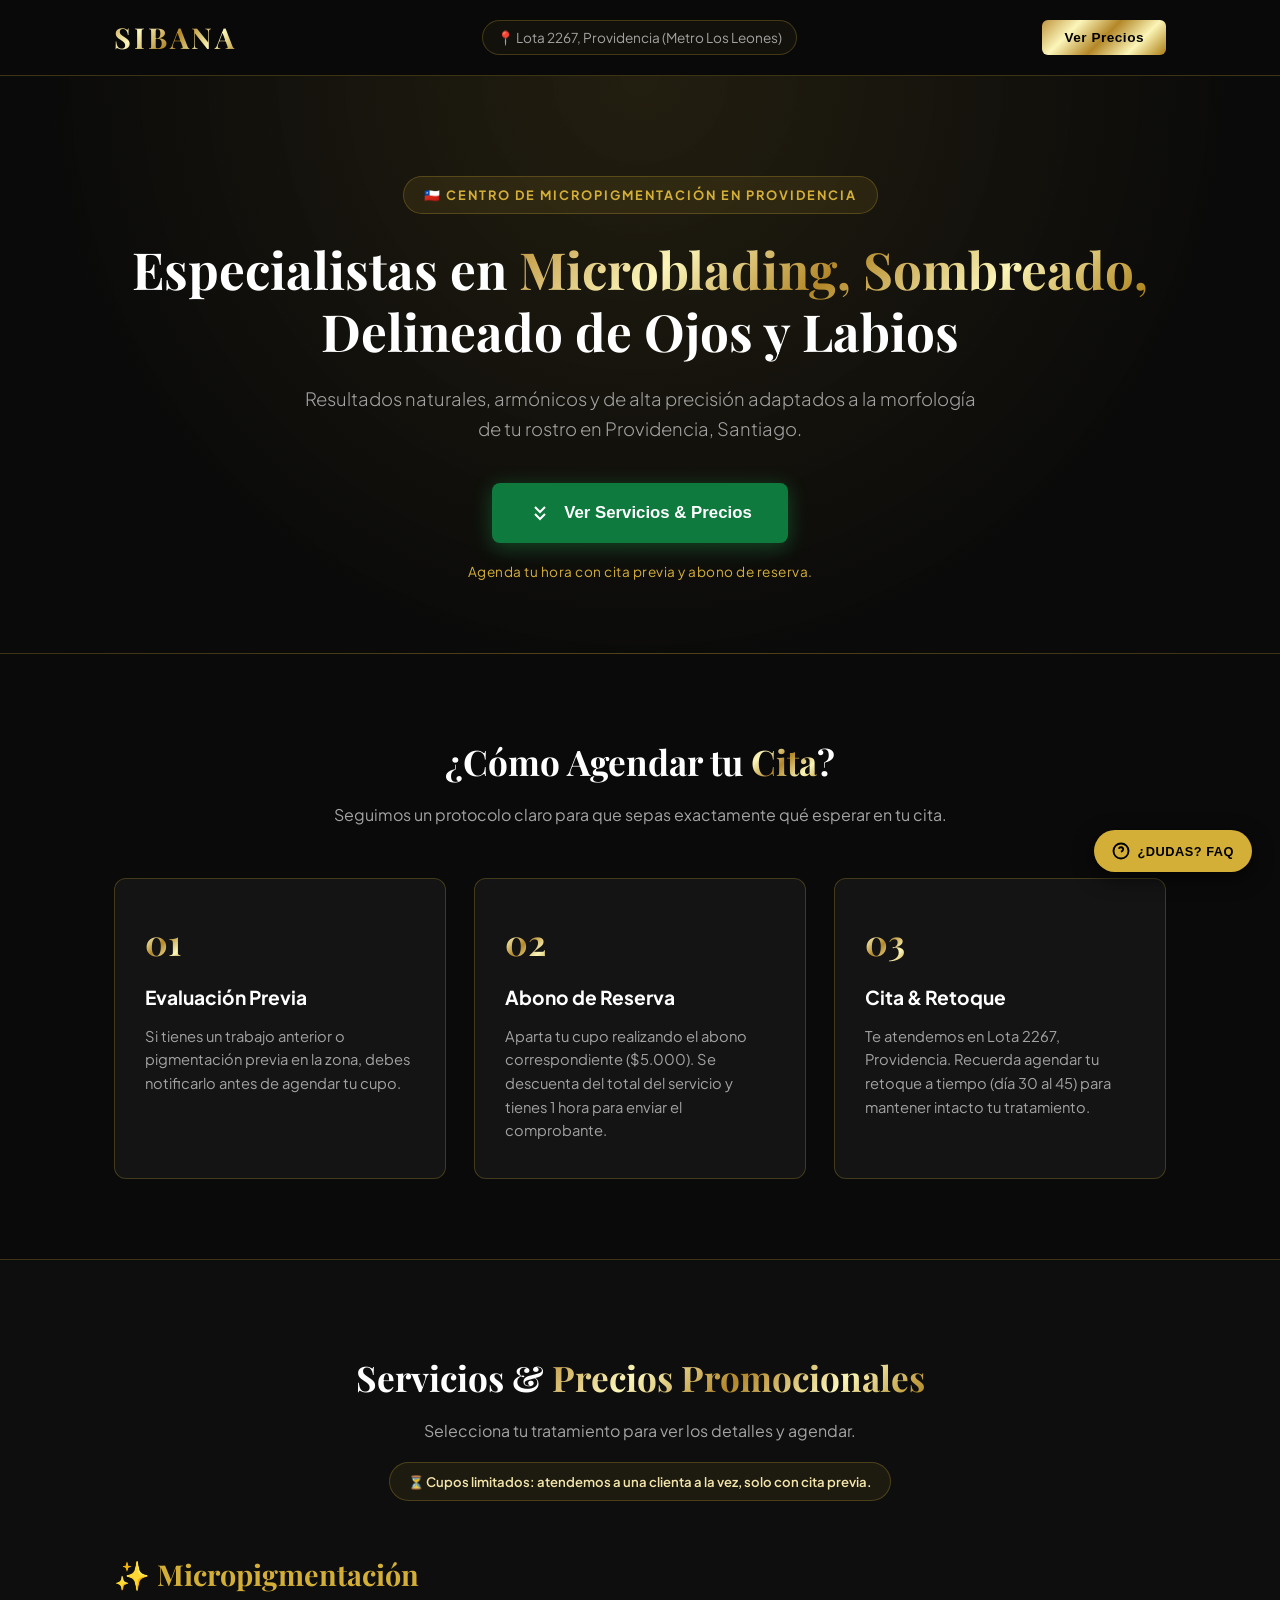
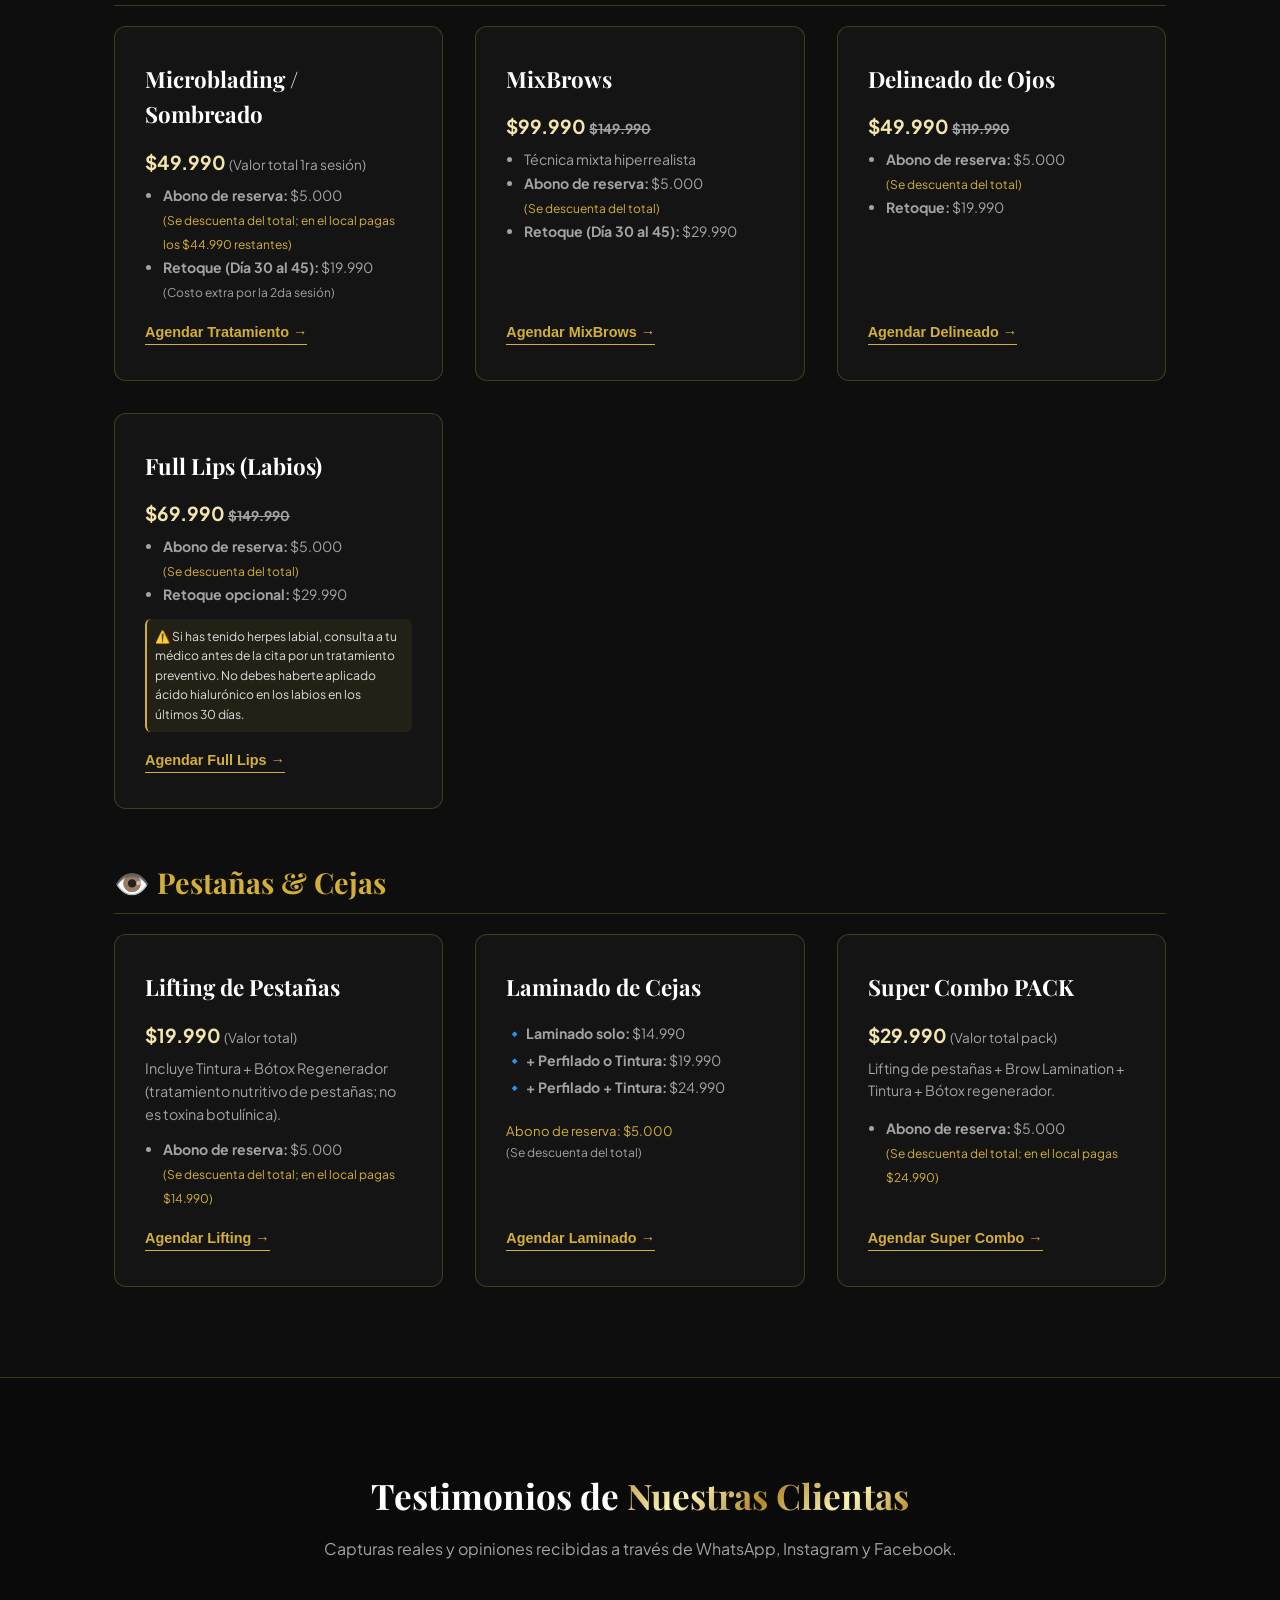
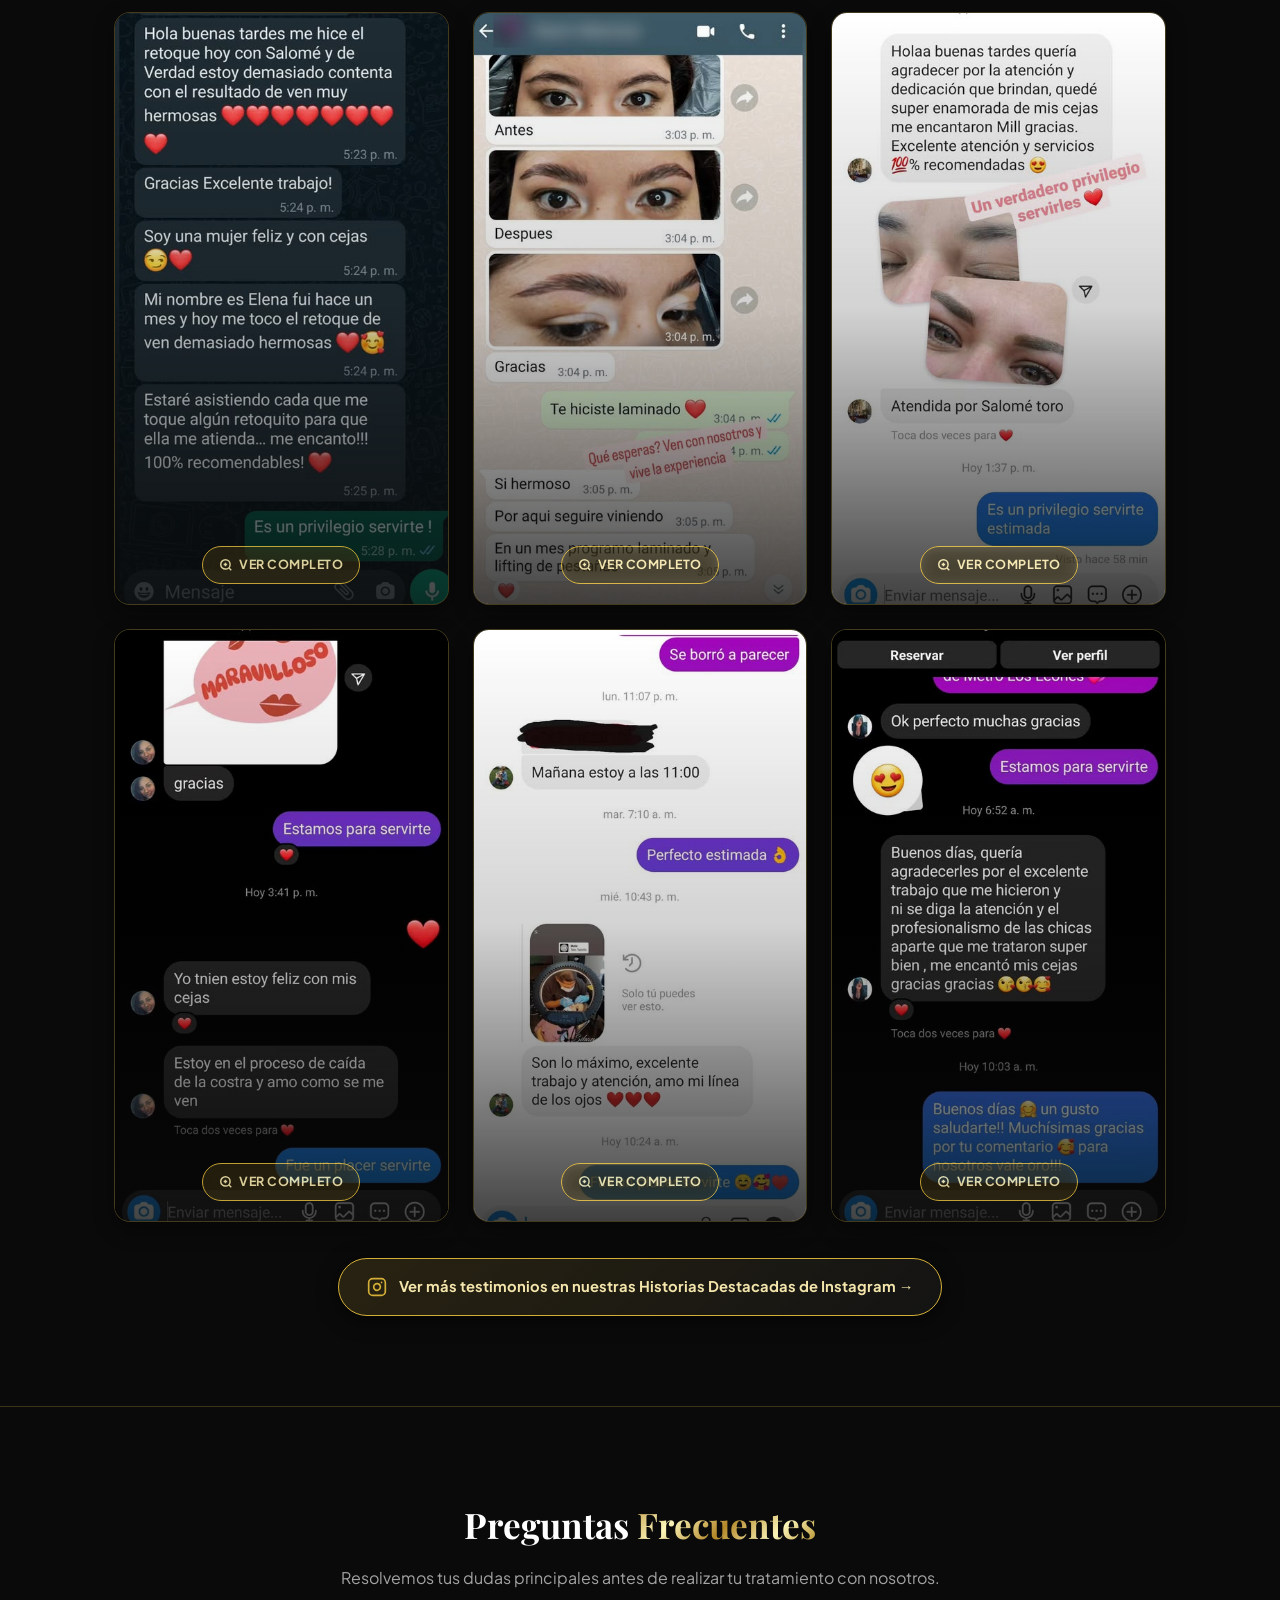
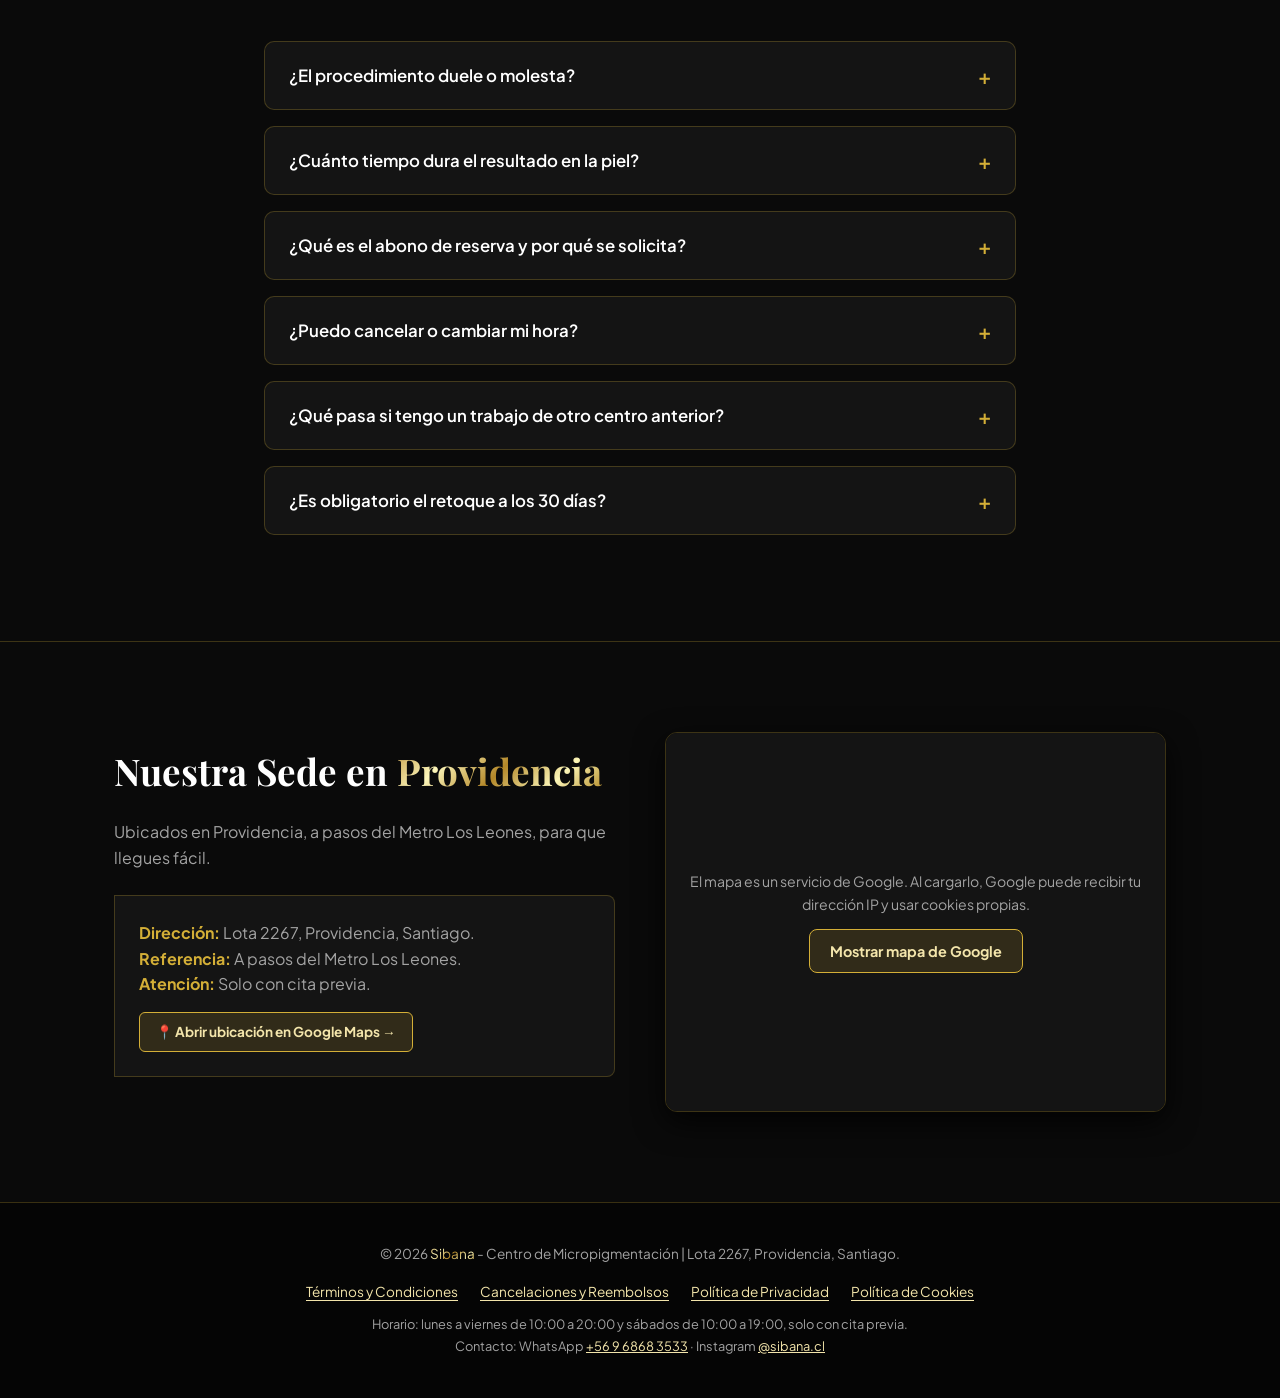
==== commit 14138980: "Agregar páginas legales, mejorar accesibilidad y reducir riesgos legales - Nuevas páginas: Términos " ====
--- a/index.html
+++ b/index.html
@@ -9,9 +9,8 @@
     <meta property="og:type" content="business.business">
     <meta property="og:title" content="Sibana - Centro de Micropigmentación | Providencia">
     <meta property="og:description" content="Especialistas en Microblading, Sombreado, Delineado de Ojos y Labios en Providencia, Santiago. Resultados naturales, armónicos y de alta precisión.">
-    <meta property="og:image" content="https://juandiego2577-debug.github.io/sibana-web/testimonio1.jpg">
     <meta property="og:url" content="https://juandiego2577-debug.github.io/sibana-web/">
-    <meta name="twitter:card" content="summary_large_image">
+    <meta name="twitter:card" content="summary">
     <link rel="icon" type="image/svg+xml" href="data:image/svg+xml,%3Csvg xmlns='http://www.w3.org/2000/svg' viewBox='0 0 100 100'%3E%3Ccircle cx='50' cy='50' r='50' fill='%230A0A0A'/%3E%3Ctext x='50' y='68' font-family='Georgia,serif' font-size='58' font-weight='700' fill='%23D4AF37' text-anchor='middle'%3ES%3C/text%3E%3C/svg%3E">
 
     <script type="application/ld+json">
@@ -19,7 +18,7 @@
       "@context": "https://schema.org",
       "@type": "LocalBusiness",
       "name": "Sibana - Centro de Micropigmentación",
-      "image": "https://juandiego2577-debug.github.io/sibana-web/testimonio1.jpg",
+      "image": "https://juandiego2577-debug.github.io/sibana-web/logo.avif",
       "url": "https://juandiego2577-debug.github.io/sibana-web/",
       "telephone": "+56968683533",
       "priceRange": "$14.990 - $149.990",
@@ -37,9 +36,7 @@
     }
     </script>
 
-    <link rel="preconnect" href="https://fonts.googleapis.com">
-    <link rel="preconnect" href="https://fonts.gstatic.com" crossorigin>
-    <link href="https://fonts.googleapis.com/css2?family=Playfair+Display:ital,wght@0,500;0,600;0,700;1,400&family=Plus+Jakarta+Sans:wght@300;400;500;600;700;800&display=swap" rel="stylesheet">
+    <link rel="stylesheet" href="fonts/fonts.css">
 
     <style>
         :root {
@@ -52,8 +49,8 @@
             --gold-light: #F3E5AB;
             --gold-dark: #AA7C11;
             --gold-gradient: linear-gradient(135deg, #BF953F 0%, #FCF6BA 25%, #B38728 50%, #FBF5B7 75%, #AA7C11 100%);
-            --whatsapp-green: #25D366;
-            --whatsapp-hover: #1EBE5D;
+            --whatsapp-green: #0E7A3E;
+            --whatsapp-hover: #0B6E38;
             --whatsapp-glow: rgba(37, 211, 102, 0.4);
             --border-gold: rgba(212, 175, 55, 0.25);
             --border-gold-strong: rgba(212, 175, 55, 0.6);
@@ -420,7 +417,7 @@
         .faq-question span { color: var(--gold-primary); font-size: 1.3rem; transition: transform 0.3s ease; }
         .faq-item.active .faq-question span { transform: rotate(45deg); }
         .faq-answer { max-height: 0; overflow: hidden; transition: max-height 0.3s ease-out, padding 0.3s ease; padding: 0 24px; color: var(--text-muted); font-size: 0.95rem; line-height: 1.6; }
-        .faq-item.active .faq-answer { max-height: 350px; padding: 0 24px 20px 24px; }
+        .faq-item.active .faq-answer { max-height: 700px; padding: 0 24px 20px 24px; }
 
         .location { padding: 90px 0; background: var(--bg-color); }
         .location-wrapper { display: grid; grid-template-columns: 1fr 1fr; gap: 50px; align-items: center; }
@@ -478,6 +475,8 @@
             box-shadow: 0 25px 60px rgba(0,0,0,0.9), 0 0 30px rgba(212, 175, 55, 0.12);
             animation: modalFadeIn 0.3s cubic-bezier(0.16, 1, 0.3, 1);
             position: relative;
+            max-height: calc(100vh - 32px);
+            overflow-y: auto;
         }
 
         @keyframes modalFadeIn {
@@ -599,7 +598,7 @@
             border: none;
             cursor: pointer;
             background: #2A2A2A;
-            color: #777777;
+            color: #A3A3A3;
             box-shadow: none;
             transition: all 0.3s cubic-bezier(0.16, 1, 0.3, 1);
             text-align: center;
@@ -608,14 +607,14 @@
         .btn-confirmar-whatsapp.activo {
             cursor: pointer;
             pointer-events: auto;
-            background: linear-gradient(135deg, #25D366 0%, #12B04B 100%);
+            background: linear-gradient(135deg, #0E7A3E 0%, #0B6E38 100%);
             color: #FFFFFF;
             box-shadow: 0 6px 25px rgba(37, 211, 102, 0.4);
             animation: pulseGlow 2s infinite ease-in-out;
         }
 
         .btn-confirmar-whatsapp.activo:hover {
-            background: linear-gradient(135deg, #28E16D 0%, #10A043 100%);
+            background: linear-gradient(135deg, #0B6E38 0%, #095E30 100%);
             transform: translateY(-2px);
             box-shadow: 0 10px 30px rgba(37, 211, 102, 0.55);
         }
@@ -667,6 +666,74 @@
             flex-shrink: 0;
         }
 
+        /* Accesibilidad: foco visible al navegar con teclado */
+        a:focus-visible, button:focus-visible, input:focus-visible, [tabindex]:focus-visible {
+            outline: 3px solid var(--gold-light);
+            outline-offset: 3px;
+        }
+
+        .skip-link {
+            position: absolute;
+            left: 16px;
+            top: -60px;
+            background: var(--gold-primary);
+            color: #000;
+            padding: 10px 16px;
+            border-radius: 6px;
+            font-weight: 700;
+            text-decoration: none;
+            z-index: 4000;
+        }
+        .skip-link:focus { top: 12px; }
+
+        .check-subtext a { color: var(--gold-light); }
+
+        .map-placeholder {
+            width: 100%;
+            height: 100%;
+            display: flex;
+            flex-direction: column;
+            align-items: center;
+            justify-content: center;
+            gap: 14px;
+            padding: 24px;
+            text-align: center;
+            background: var(--bg-card);
+            color: var(--text-muted);
+            font-size: 0.88rem;
+        }
+        .btn-cargar-mapa {
+            background: rgba(212, 175, 55, 0.15);
+            border: 1px solid var(--gold-primary);
+            color: var(--gold-light);
+            padding: 12px 20px;
+            border-radius: 8px;
+            font-family: var(--font-body);
+            font-weight: 700;
+            font-size: 0.9rem;
+            cursor: pointer;
+        }
+        .btn-cargar-mapa:hover { background: var(--gold-primary); color: #000; }
+
+        .footer-links {
+            display: flex;
+            flex-wrap: wrap;
+            justify-content: center;
+            gap: 8px 22px;
+            margin: 16px 0 12px;
+        }
+        .footer-links a { color: var(--gold-light); text-decoration: underline; text-underline-offset: 3px; }
+        .footer-business { font-size: 0.8rem; line-height: 1.7; }
+
+        @media (prefers-reduced-motion: reduce) {
+            *, *::before, *::after {
+                animation-duration: 0.01ms !important;
+                animation-iteration-count: 1 !important;
+                transition-duration: 0.01ms !important;
+                scroll-behavior: auto !important;
+            }
+        }
+
         @media (max-width: 992px) {
             .grid-services { grid-template-columns: repeat(2, 1fr); }
             .grid-testimonials-images { grid-template-columns: repeat(2, 1fr); }
@@ -683,6 +750,8 @@
 </head>
 <body>
 
+    <a class="skip-link" href="#contenido">Saltar al contenido</a>
+
     <header>
         <div class="nav-wrapper">
             <a href="#" class="logo gold-text">Sibana</a>
@@ -692,6 +761,8 @@
             <button class="btn-header" onclick="document.getElementById('servicios-section').scrollIntoView({behavior: 'smooth'})" type="button">Ver Precios</button>
         </div>
     </header>
+
+    <main id="contenido">
 
     <section class="hero">
         <div class="container">
@@ -804,7 +875,7 @@
                             <li><strong>Retoque opcional:</strong> $29.990</li>
                         </ul>
                         <div class="critical-notice" style="background: rgba(212,175,55,0.08); padding: 8px; border-radius: 6px; border-left: 2px solid var(--gold-primary); font-size: 0.76rem; color: #ddd; margin-bottom: 20px;">
-                            ⚠️ Herpes previo: Aciclovir 4 días antes. Sin ácido hialurónico los últimos 30 días.
+                            ⚠️ Si has tenido herpes labial, consulta a tu médico antes de la cita por un tratamiento preventivo. No debes haberte aplicado ácido hialurónico en los labios en los últimos 30 días.
                         </div>
                     </div>
                     <button class="btn-link-service" type="button" onclick="abrirModal('Full Lips Labios ($69.990)')">Agendar Full Lips &rarr;</button>
@@ -821,7 +892,7 @@
                         <p style="color: var(--gold-light); font-weight: 700; font-size: 1.2rem; margin-bottom: 6px;">
                             $19.990 <span style="font-size:0.85rem; font-weight:normal; color:var(--text-muted);">(Valor total)</span>
                         </p>
-                        <p style="color: var(--text-muted); font-size: 0.9rem; margin-bottom: 12px;">Incluye Tintura + Bótox Regenerador.</p>
+                        <p style="color: var(--text-muted); font-size: 0.9rem; margin-bottom: 12px;">Incluye Tintura + Bótox Regenerador (tratamiento nutritivo de pestañas; no es toxina botulínica).</p>
                         <ul style="color: var(--text-muted); font-size: 0.88rem; margin-bottom: 20px; padding-left: 18px; line-height: 1.7;">
                             <li><strong>Abono de reserva:</strong> $5.000 <span style="font-size:0.75rem; color:var(--gold-primary);"><br>(Se descuenta del total; en el local pagas $14.990)</span></li>
                         </ul>
@@ -867,11 +938,11 @@
             </div>
 
             <div class="grid-testimonials-images">
-                <div class="card-testimonial-img" onclick="abrirLightbox('testimonio1.jpg')">
+                <div class="card-testimonial-img" role="button" tabindex="0" aria-label="Ampliar testimonio 1" onclick="abrirLightbox('testimonio1.jpg', this)" onkeydown="activarConTeclado(event, this)">
                     <div class="img-wrapper">
-                        <img src="testimonio1.jpg" alt="Testimonio de clienta Sibana WhatsApp 1" loading="lazy" onerror="this.src='https://placehold.co/400x700/141414/D4AF37?text=Testimonio+WhatsApp+1'">
+                        <img src="testimonio1.jpg" alt="Captura de WhatsApp: una clienta cuenta que se hizo el retoque de cejas, que está muy contenta con el resultado y que lo recomienda." loading="lazy" width="480" height="853">
                         <div class="img-overlay-hint">
-                            <span class="zoom-badge">
+                            <span class="zoom-badge" aria-hidden="true">
                                 <svg width="14" height="14" viewBox="0 0 24 24" fill="none" stroke="currentColor" stroke-width="2.5"><circle cx="11" cy="11" r="8"/><path d="m21 21-4.3-4.3"/><path d="M11 8v6M8 11h6"/></svg>
                                 Ver Completo
                             </span>
@@ -879,11 +950,11 @@
                     </div>
                 </div>
 
-                <div class="card-testimonial-img" onclick="abrirLightbox('testimonio2.jpg')">
+                <div class="card-testimonial-img" role="button" tabindex="0" aria-label="Ampliar testimonio 2" onclick="abrirLightbox('testimonio2.jpg', this)" onkeydown="activarConTeclado(event, this)">
                     <div class="img-wrapper">
-                        <img src="testimonio2.jpg" alt="Testimonio de clienta Sibana WhatsApp 2" loading="lazy" onerror="this.src='https://placehold.co/400x700/141414/D4AF37?text=Testimonio+WhatsApp+2'">
+                        <img src="testimonio2.jpg" alt="Captura de WhatsApp: fotos del antes y después de un laminado de cejas enviadas por una clienta, que agradece y dice que volverá." loading="lazy" width="480" height="853">
                         <div class="img-overlay-hint">
-                            <span class="zoom-badge">
+                            <span class="zoom-badge" aria-hidden="true">
                                 <svg width="14" height="14" viewBox="0 0 24 24" fill="none" stroke="currentColor" stroke-width="2.5"><circle cx="11" cy="11" r="8"/><path d="m21 21-4.3-4.3"/><path d="M11 8v6M8 11h6"/></svg>
                                 Ver Completo
                             </span>
@@ -891,11 +962,11 @@
                     </div>
                 </div>
 
-                <div class="card-testimonial-img" onclick="abrirLightbox('testimonio3.jpg')">
+                <div class="card-testimonial-img" role="button" tabindex="0" aria-label="Ampliar testimonio 3" onclick="abrirLightbox('testimonio3.jpg', this)" onkeydown="activarConTeclado(event, this)">
                     <div class="img-wrapper">
-                        <img src="testimonio3.jpg" alt="Testimonio de clienta Sibana Instagram 3" loading="lazy" onerror="this.src='https://placehold.co/400x700/141414/D4AF37?text=Testimonio+Instagram+3'">
+                        <img src="testimonio3.jpg" alt="Captura de Instagram: una clienta agradece la atención, muestra fotos de sus cejas y dice que el servicio es 100% recomendable." loading="lazy" width="480" height="853">
                         <div class="img-overlay-hint">
-                            <span class="zoom-badge">
+                            <span class="zoom-badge" aria-hidden="true">
                                 <svg width="14" height="14" viewBox="0 0 24 24" fill="none" stroke="currentColor" stroke-width="2.5"><circle cx="11" cy="11" r="8"/><path d="m21 21-4.3-4.3"/><path d="M11 8v6M8 11h6"/></svg>
                                 Ver Completo
                             </span>
@@ -903,11 +974,11 @@
                     </div>
                 </div>
 
-                <div class="card-testimonial-img" onclick="abrirLightbox('testimonio4.jpg')">
+                <div class="card-testimonial-img" role="button" tabindex="0" aria-label="Ampliar testimonio 4" onclick="abrirLightbox('testimonio4.jpg', this)" onkeydown="activarConTeclado(event, this)">
                     <div class="img-wrapper">
-                        <img src="testimonio4.jpg" alt="Testimonio de clienta Sibana Instagram 4" loading="lazy" onerror="this.src='https://placehold.co/400x700/141414/D4AF37?text=Testimonio+Instagram+4'">
+                        <img src="testimonio4.jpg" alt="Captura de Instagram: una clienta dice que está feliz con sus cejas durante el proceso de cicatrización." loading="lazy" width="480" height="853">
                         <div class="img-overlay-hint">
-                            <span class="zoom-badge">
+                            <span class="zoom-badge" aria-hidden="true">
                                 <svg width="14" height="14" viewBox="0 0 24 24" fill="none" stroke="currentColor" stroke-width="2.5"><circle cx="11" cy="11" r="8"/><path d="m21 21-4.3-4.3"/><path d="M11 8v6M8 11h6"/></svg>
                                 Ver Completo
                             </span>
@@ -915,11 +986,11 @@
                     </div>
                 </div>
 
-                <div class="card-testimonial-img" onclick="abrirLightbox('testimonio5.jpg')">
+                <div class="card-testimonial-img" role="button" tabindex="0" aria-label="Ampliar testimonio 5" onclick="abrirLightbox('testimonio5.jpg', this)" onkeydown="activarConTeclado(event, this)">
                     <div class="img-wrapper">
-                        <img src="testimonio5.jpg" alt="Testimonio de clienta Sibana Chat 5" loading="lazy" onerror="this.src='https://placehold.co/400x700/141414/D4AF37?text=Testimonio+Chat+5'">
+                        <img src="testimonio5.jpg" alt="Captura de Instagram: una clienta escribe que el trabajo y la atención fueron excelentes y que ama su delineado de ojos." loading="lazy" width="480" height="853">
                         <div class="img-overlay-hint">
-                            <span class="zoom-badge">
+                            <span class="zoom-badge" aria-hidden="true">
                                 <svg width="14" height="14" viewBox="0 0 24 24" fill="none" stroke="currentColor" stroke-width="2.5"><circle cx="11" cy="11" r="8"/><path d="m21 21-4.3-4.3"/><path d="M11 8v6M8 11h6"/></svg>
                                 Ver Completo
                             </span>
@@ -927,11 +998,11 @@
                     </div>
                 </div>
 
-                <div class="card-testimonial-img" onclick="abrirLightbox('testimonio6.jpg')">
+                <div class="card-testimonial-img" role="button" tabindex="0" aria-label="Ampliar testimonio 6" onclick="abrirLightbox('testimonio6.jpg', this)" onkeydown="activarConTeclado(event, this)">
                     <div class="img-wrapper">
-                        <img src="testimonio6.jpg" alt="Testimonio de clienta Sibana Instagram 6" loading="lazy" onerror="this.src='https://placehold.co/400x700/141414/D4AF37?text=Testimonio+Instagram+6'">
+                        <img src="testimonio6.jpg" alt="Captura de Instagram: una clienta agradece el trabajo, la atención y el profesionalismo del equipo, y dice que le encantaron sus cejas." loading="lazy" width="480" height="853">
                         <div class="img-overlay-hint">
-                            <span class="zoom-badge">
+                            <span class="zoom-badge" aria-hidden="true">
                                 <svg width="14" height="14" viewBox="0 0 24 24" fill="none" stroke="currentColor" stroke-width="2.5"><circle cx="11" cy="11" r="8"/><path d="m21 21-4.3-4.3"/><path d="M11 8v6M8 11h6"/></svg>
                                 Ver Completo
                             </span>
@@ -950,10 +1021,10 @@
         </div>
     </section>
 
-    <div id="lightboxModal" class="lightbox-modal" onclick="cerrarLightbox(event)">
+    <div id="lightboxModal" class="lightbox-modal" onclick="cerrarLightbox(event)" role="dialog" aria-modal="true" aria-label="Testimonio ampliado">
         <div class="lightbox-content">
-            <button class="btn-close-lightbox" onclick="cerrarLightboxDirecto()">&times;</button>
-            <img id="lightboxImg" src="" alt="Testimonio ampliado">
+            <button class="btn-close-lightbox" type="button" onclick="cerrarLightboxDirecto()" aria-label="Cerrar imagen ampliada">&times;</button>
+            <img id="lightboxImg" src="" alt="">
         </div>
     </div>
 
@@ -965,46 +1036,55 @@
             </div>
 
             <div class="faq-item">
-                <button class="faq-question" type="button" onclick="toggleFaq(this)">
-                    ¿El procedimiento duele o molesta? <span>+</span>
+                <button class="faq-question" type="button" onclick="toggleFaq(this)" aria-expanded="false" aria-controls="faq-respuesta-1" id="faq-pregunta-1">
+                    ¿El procedimiento duele o molesta? <span aria-hidden="true">+</span>
                 </button>
-                <div class="faq-answer">
-                    Utilizamos anestésicos tópicos profesionales de alta gama en formato gel y crema antes y durante el procedimiento, por lo que la molestia es mínima o prácticamente nula. La mayoría de nuestras clientas se relajan durante la sesión.
+                <div class="faq-answer" id="faq-respuesta-1" role="region" aria-labelledby="faq-pregunta-1">
+                    Aplicamos anestésico tópico en gel o crema antes y durante el procedimiento para reducir la molestia. La sensibilidad varía de una persona a otra; la mayoría de nuestras clientas la describe como leve.
                 </div>
             </div>
 
             <div class="faq-item">
-                <button class="faq-question" type="button" onclick="toggleFaq(this)">
-                    ¿Cuánto tiempo dura el resultado en la piel? <span>+</span>
+                <button class="faq-question" type="button" onclick="toggleFaq(this)" aria-expanded="false" aria-controls="faq-respuesta-2" id="faq-pregunta-2">
+                    ¿Cuánto tiempo dura el resultado en la piel? <span aria-hidden="true">+</span>
                 </button>
-                <div class="faq-answer">
+                <div class="faq-answer" id="faq-respuesta-2" role="region" aria-labelledby="faq-pregunta-2">
                     En los servicios de micropigmentación (Microblading, Sombreado, Labios y Ojos), la duración estimada es de 12 a 18 meses, dependiendo del tipo de piel y los cuidados posteriores. Los tratamientos de pestañas y cejas (Lifting y Laminado) duran entre 4 y 6 semanas.
                 </div>
             </div>
 
             <div class="faq-item">
-                <button class="faq-question" type="button" onclick="toggleFaq(this)">
-                    ¿Qué es el abono de reserva y por qué se solicita? <span>+</span>
+                <button class="faq-question" type="button" onclick="toggleFaq(this)" aria-expanded="false" aria-controls="faq-respuesta-3" id="faq-pregunta-3">
+                    ¿Qué es el abono de reserva y por qué se solicita? <span aria-hidden="true">+</span>
                 </button>
-                <div class="faq-answer">
+                <div class="faq-answer" id="faq-respuesta-3" role="region" aria-labelledby="faq-pregunta-3">
                     El abono de reserva ($5.000) sirve para bloquear tu hora exclusiva en agenda. Este monto <strong>se descuenta por completo del valor total</strong> del servicio; es decir, en el local solo pagarás la diferencia restante.
                 </div>
             </div>
 
             <div class="faq-item">
-                <button class="faq-question" type="button" onclick="toggleFaq(this)">
-                    ¿Qué pasa si tengo un trabajo de otro centro anterior? <span>+</span>
+                <button class="faq-question" type="button" onclick="toggleFaq(this)" aria-expanded="false" aria-controls="faq-respuesta-6" id="faq-pregunta-6">
+                    ¿Puedo cancelar o cambiar mi hora? <span aria-hidden="true">+</span>
                 </button>
-                <div class="faq-answer">
+                <div class="faq-answer" id="faq-respuesta-6" role="region" aria-labelledby="faq-pregunta-6">
+                    Sí. Si nos avisas con <strong>al menos 12 horas de anticipación</strong>, reagendamos tu hora para otro día usando el mismo abono. Si avisas con menos de 12 horas, no te presentas o llegas con más de 20 minutos de atraso, se pierde la reserva y el abono de $5.000. Si somos nosotros quienes debemos cancelar, eliges entre reagendar o la devolución del abono. Revisa los detalles en nuestros <a href="terminos-y-condiciones.html#cancelaciones" style="color: var(--gold-light);">Términos y Condiciones</a>.
+                </div>
+            </div>
+
+            <div class="faq-item">
+                <button class="faq-question" type="button" onclick="toggleFaq(this)" aria-expanded="false" aria-controls="faq-respuesta-4" id="faq-pregunta-4">
+                    ¿Qué pasa si tengo un trabajo de otro centro anterior? <span aria-hidden="true">+</span>
+                </button>
+                <div class="faq-answer" id="faq-respuesta-4" role="region" aria-labelledby="faq-pregunta-4">
                     Si tienes pigmentación o diseño previo, es un requisito indispensable indicarlo al agendar y enviarnos una fotografía clara de tu zona por WhatsApp. Así evaluamos si podemos realizar un trabajo encima o si requieres evaluación previa.
                 </div>
             </div>
 
             <div class="faq-item">
-                <button class="faq-question" type="button" onclick="toggleFaq(this)">
-                    ¿Es obligatorio el retoque a los 30 días? <span>+</span>
+                <button class="faq-question" type="button" onclick="toggleFaq(this)" aria-expanded="false" aria-controls="faq-respuesta-5" id="faq-pregunta-5">
+                    ¿Es obligatorio el retoque a los 30 días? <span aria-hidden="true">+</span>
                 </button>
-                <div class="faq-answer">
+                <div class="faq-answer" id="faq-respuesta-5" role="region" aria-labelledby="faq-pregunta-5">
                     Para los servicios de micropigmentación, el retoque entre el día 30 y 45 es un servicio adicional altamente recomendado y con costo aparte. Sirve para fijar el pigmento definitivo, rellenar espacios y asegurar la máxima durabilidad del diseño.
                 </div>
             </div>
@@ -1029,14 +1109,29 @@
                 </div>
             </div>
             <div class="map-container">
-                <iframe src="https://maps.google.com/maps?q=Lota+2267%2C+Providencia%2C+Santiago%2C+Chile&t=&z=16&ie=UTF8&iwloc=&output=embed" width="100%" height="100%" style="border:0; filter: grayscale(80%) invert(90%) contrast(120%);" allowfullscreen="" loading="lazy" referrerpolicy="no-referrer-when-downgrade"></iframe>
+                <div class="map-placeholder" id="mapaPlaceholder">
+                    <p>El mapa es un servicio de Google. Al cargarlo, Google puede recibir tu dirección IP y usar cookies propias.</p>
+                    <button class="btn-cargar-mapa" type="button" onclick="cargarMapa()">Mostrar mapa de Google</button>
+                </div>
             </div>
         </div>
     </section>
+
+    </main>
 
     <footer>
         <div class="container">
             <p>&copy; 2026 <span class="gold-text">Sibana</span> - Centro de Micropigmentación | Lota 2267, Providencia, Santiago.</p>
+            <nav class="footer-links" aria-label="Información legal">
+                <a href="terminos-y-condiciones.html">Términos y Condiciones</a>
+                <a href="terminos-y-condiciones.html#cancelaciones">Cancelaciones y Reembolsos</a>
+                <a href="politica-de-privacidad.html">Política de Privacidad</a>
+                <a href="politica-de-privacidad.html#cookies">Política de Cookies</a>
+            </nav>
+            <p class="footer-business">
+                Horario: lunes a viernes de 10:00 a 20:00 y sábados de 10:00 a 19:00, solo con cita previa.<br>
+                Contacto: WhatsApp <a href="https://wa.me/56968683533" target="_blank" rel="noopener noreferrer" style="color: var(--gold-light);">+56 9 6868 3533</a> · Instagram <a href="https://www.instagram.com/sibana.cl/" target="_blank" rel="noopener noreferrer" style="color: var(--gold-light);">@sibana.cl</a>
+            </p>
         </div>
     </footer>
 
@@ -1045,14 +1140,14 @@
         <span style="font-weight: 700; font-size: 0.8rem; text-transform: uppercase; letter-spacing: 0.5px;">¿Dudas? FAQ</span>
     </button>
 
-    <div class="modal-overlay" id="modalConfirmacion">
+    <div class="modal-overlay" id="modalConfirmacion" role="dialog" aria-modal="true" aria-labelledby="modalTitulo">
         <div class="modal-content">
             <div class="modal-header-badge">
                 <svg width="12" height="12" viewBox="0 0 24 24" fill="none" stroke="currentColor" stroke-width="3"><polyline points="20 6 9 17 4 12"/></svg>
                 Paso Final Antes de Agendar
             </div>
 
-            <h3>Requisitos de Reserva</h3>
+            <h3 id="modalTitulo">Requisitos de Reserva</h3>
 
             <div class="modal-service-tag" id="modalServicioTexto">
                 💎 Servicio: Carga de tratamiento...
@@ -1062,8 +1157,8 @@
                 <label class="custom-check-card" id="cardPrecio" onclick="toggleCardCheck('checkPrecio', 'cardPrecio')">
                     <input type="checkbox" id="checkPrecio" onchange="validarChecks()">
                     <div class="check-text">
-                        <strong>Comprendo la condición de abono</strong>
-                        <span class="check-subtext">El abono ($5.000) se descuenta del total del tratamiento y se requiere para asegurar tu hora en Lota 2267 (Providencia).</span>
+                        <strong>Acepto las condiciones de reserva y cancelación</strong>
+                        <span class="check-subtext">El abono ($5.000) se descuenta del total del tratamiento y se requiere para asegurar tu hora en Lota 2267 (Providencia). Puedes reagendar avisando con al menos 12 horas de anticipación; si avisas después, no asistes o llegas con más de 20 minutos de atraso, se pierde el abono. Ver <a href="terminos-y-condiciones.html" target="_blank" rel="noopener">Términos y Condiciones</a> y <a href="politica-de-privacidad.html" target="_blank" rel="noopener">Política de Privacidad</a>.</span>
                     </div>
                 </label>
 
@@ -1099,6 +1194,14 @@
     <script>
         let servicioSeleccionado = "";
         let linkWhatsAppFinal = "";
+        let elementoConFocoPrevio = null;
+
+        function devolverFoco() {
+            if (elementoConFocoPrevio && typeof elementoConFocoPrevio.focus === 'function') {
+                elementoConFocoPrevio.focus();
+            }
+            elementoConFocoPrevio = null;
+        }
 
         function abrirModal(servicio) {
             servicioSeleccionado = servicio;
@@ -1112,21 +1215,26 @@
             const cardPrecio = document.getElementById('cardPrecio');
             const cardTrabajo = document.getElementById('cardTrabajo');
 
-            if (checkPrecio) checkPrecio.checked = true;
+            if (checkPrecio) checkPrecio.checked = false;
             if (checkTrabajo) checkTrabajo.checked = false;
 
-            if (cardPrecio) cardPrecio.classList.add('checked');
+            if (cardPrecio) cardPrecio.classList.remove('checked');
             if (cardTrabajo) cardTrabajo.classList.remove('checked');
 
             validarChecks();
 
             const modal = document.getElementById('modalConfirmacion');
-            if (modal) modal.style.display = 'flex';
+            if (modal) {
+                elementoConFocoPrevio = document.activeElement;
+                modal.style.display = 'flex';
+                if (checkPrecio) checkPrecio.focus();
+            }
         }
 
         function cerrarModal() {
             const modal = document.getElementById('modalConfirmacion');
             if (modal) modal.style.display = 'none';
+            devolverFoco();
         }
 
         function toggleCardCheck(checkId, cardId) {
@@ -1175,10 +1283,12 @@
                     const mensaje = encodeURIComponent(`Hola, ya revisé los requisitos en la web y quiero agendar / consultar por: ${servicioSeleccionado}.`) + notaPrevio;
                     linkWhatsAppFinal = `https://wa.me/56968683533?text=${mensaje}`;
                     btn.setAttribute('href', linkWhatsAppFinal);
+                    btn.removeAttribute('aria-disabled');
                 } else {
                     btn.classList.remove('activo');
                     if (btnText) btnText.innerText = "👆 Marca la casilla para continuar";
                     btn.setAttribute('href', '#');
+                    btn.setAttribute('aria-disabled', 'true');
                 }
             }
         }
@@ -1218,25 +1328,67 @@
 
             document.querySelectorAll('.faq-item').forEach(faq => {
                 faq.classList.remove('active');
+                const pregunta = faq.querySelector('.faq-question');
+                if (pregunta) pregunta.setAttribute('aria-expanded', 'false');
                 const span = faq.querySelector('.faq-question span');
                 if (span) span.innerText = '+';
             });
 
             if (!isActive) {
                 item.classList.add('active');
+                button.setAttribute('aria-expanded', 'true');
                 const spanBtn = button.querySelector('span');
                 if (spanBtn) spanBtn.innerText = '-';
             }
         }
 
-        function abrirLightbox(srcImage) {
+        function abrirLightbox(srcImage, tarjeta) {
             const modal = document.getElementById('lightboxModal');
             const img = document.getElementById('lightboxImg');
             if (modal && img) {
+                const miniatura = tarjeta ? tarjeta.querySelector('img') : null;
                 img.src = srcImage;
+                img.alt = miniatura ? miniatura.alt : '';
+                elementoConFocoPrevio = tarjeta || document.activeElement;
                 modal.style.display = 'flex';
-            }
-        }
+                const btnCerrar = modal.querySelector('.btn-close-lightbox');
+                if (btnCerrar) btnCerrar.focus();
+            }
+        }
+
+        function activarConTeclado(event, elemento) {
+            if (event.key === 'Enter' || event.key === ' ') {
+                event.preventDefault();
+                elemento.click();
+            }
+        }
+
+        function cargarMapa() {
+            const placeholder = document.getElementById('mapaPlaceholder');
+            if (!placeholder) return;
+            const iframe = document.createElement('iframe');
+            iframe.src = 'https://maps.google.com/maps?q=Lota+2267%2C+Providencia%2C+Santiago%2C+Chile&t=&z=16&ie=UTF8&iwloc=&output=embed';
+            iframe.title = 'Mapa de Google con la ubicación de Sibana en Lota 2267, Providencia';
+            iframe.width = '100%';
+            iframe.height = '100%';
+            iframe.style.border = '0';
+            iframe.style.filter = 'grayscale(80%) invert(90%) contrast(120%)';
+            iframe.setAttribute('allowfullscreen', '');
+            iframe.referrerPolicy = 'no-referrer-when-downgrade';
+            placeholder.replaceWith(iframe);
+            iframe.focus();
+        }
+
+        document.addEventListener('keydown', (event) => {
+            if (event.key !== 'Escape') return;
+            const lightbox = document.getElementById('lightboxModal');
+            const modal = document.getElementById('modalConfirmacion');
+            if (lightbox && lightbox.style.display === 'flex') {
+                cerrarLightboxDirecto();
+            } else if (modal && modal.style.display === 'flex') {
+                cerrarModal();
+            }
+        });
 
         function cerrarLightbox(event) {
             if (event.target.id === 'lightboxModal') {
@@ -1247,6 +1399,7 @@
         function cerrarLightboxDirecto() {
             const modal = document.getElementById('lightboxModal');
             if (modal) modal.style.display = 'none';
+            devolverFoco();
         }
 
         const btnFloatFaq = document.querySelector('.btn-float-faq');
--- a/fonts/fonts.css
+++ b/fonts/fonts.css
@@ -0,0 +1,81 @@
+/* Fuentes alojadas en el propio sitio (licencia SIL Open Font License 1.1, ver LICENSE-*.txt). */
+@font-face {
+    font-family: 'Playfair Display';
+    font-style: normal;
+    font-weight: 500;
+    font-display: swap;
+    src: url('playfair-display-latin-500-normal.woff2') format('woff2');
+    unicode-range: U+0000-00FF, U+0131, U+0152-0153, U+02BB-02BC, U+02C6, U+02DA, U+02DC, U+0304, U+0308, U+0329, U+2000-206F, U+20AC, U+2122, U+2191, U+2193, U+2212, U+2215, U+FEFF, U+FFFD;
+}
+@font-face {
+    font-family: 'Playfair Display';
+    font-style: normal;
+    font-weight: 600;
+    font-display: swap;
+    src: url('playfair-display-latin-600-normal.woff2') format('woff2');
+    unicode-range: U+0000-00FF, U+0131, U+0152-0153, U+02BB-02BC, U+02C6, U+02DA, U+02DC, U+0304, U+0308, U+0329, U+2000-206F, U+20AC, U+2122, U+2191, U+2193, U+2212, U+2215, U+FEFF, U+FFFD;
+}
+@font-face {
+    font-family: 'Playfair Display';
+    font-style: normal;
+    font-weight: 700;
+    font-display: swap;
+    src: url('playfair-display-latin-700-normal.woff2') format('woff2');
+    unicode-range: U+0000-00FF, U+0131, U+0152-0153, U+02BB-02BC, U+02C6, U+02DA, U+02DC, U+0304, U+0308, U+0329, U+2000-206F, U+20AC, U+2122, U+2191, U+2193, U+2212, U+2215, U+FEFF, U+FFFD;
+}
+@font-face {
+    font-family: 'Playfair Display';
+    font-style: italic;
+    font-weight: 400;
+    font-display: swap;
+    src: url('playfair-display-latin-400-italic.woff2') format('woff2');
+    unicode-range: U+0000-00FF, U+0131, U+0152-0153, U+02BB-02BC, U+02C6, U+02DA, U+02DC, U+0304, U+0308, U+0329, U+2000-206F, U+20AC, U+2122, U+2191, U+2193, U+2212, U+2215, U+FEFF, U+FFFD;
+}
+@font-face {
+    font-family: 'Plus Jakarta Sans';
+    font-style: normal;
+    font-weight: 300;
+    font-display: swap;
+    src: url('plus-jakarta-sans-latin-300-normal.woff2') format('woff2');
+    unicode-range: U+0000-00FF, U+0131, U+0152-0153, U+02BB-02BC, U+02C6, U+02DA, U+02DC, U+0304, U+0308, U+0329, U+2000-206F, U+20AC, U+2122, U+2191, U+2193, U+2212, U+2215, U+FEFF, U+FFFD;
+}
+@font-face {
+    font-family: 'Plus Jakarta Sans';
+    font-style: normal;
+    font-weight: 400;
+    font-display: swap;
+    src: url('plus-jakarta-sans-latin-400-normal.woff2') format('woff2');
+    unicode-range: U+0000-00FF, U+0131, U+0152-0153, U+02BB-02BC, U+02C6, U+02DA, U+02DC, U+0304, U+0308, U+0329, U+2000-206F, U+20AC, U+2122, U+2191, U+2193, U+2212, U+2215, U+FEFF, U+FFFD;
+}
+@font-face {
+    font-family: 'Plus Jakarta Sans';
+    font-style: normal;
+    font-weight: 500;
+    font-display: swap;
+    src: url('plus-jakarta-sans-latin-500-normal.woff2') format('woff2');
+    unicode-range: U+0000-00FF, U+0131, U+0152-0153, U+02BB-02BC, U+02C6, U+02DA, U+02DC, U+0304, U+0308, U+0329, U+2000-206F, U+20AC, U+2122, U+2191, U+2193, U+2212, U+2215, U+FEFF, U+FFFD;
+}
+@font-face {
+    font-family: 'Plus Jakarta Sans';
+    font-style: normal;
+    font-weight: 600;
+    font-display: swap;
+    src: url('plus-jakarta-sans-latin-600-normal.woff2') format('woff2');
+    unicode-range: U+0000-00FF, U+0131, U+0152-0153, U+02BB-02BC, U+02C6, U+02DA, U+02DC, U+0304, U+0308, U+0329, U+2000-206F, U+20AC, U+2122, U+2191, U+2193, U+2212, U+2215, U+FEFF, U+FFFD;
+}
+@font-face {
+    font-family: 'Plus Jakarta Sans';
+    font-style: normal;
+    font-weight: 700;
+    font-display: swap;
+    src: url('plus-jakarta-sans-latin-700-normal.woff2') format('woff2');
+    unicode-range: U+0000-00FF, U+0131, U+0152-0153, U+02BB-02BC, U+02C6, U+02DA, U+02DC, U+0304, U+0308, U+0329, U+2000-206F, U+20AC, U+2122, U+2191, U+2193, U+2212, U+2215, U+FEFF, U+FFFD;
+}
+@font-face {
+    font-family: 'Plus Jakarta Sans';
+    font-style: normal;
+    font-weight: 800;
+    font-display: swap;
+    src: url('plus-jakarta-sans-latin-800-normal.woff2') format('woff2');
+    unicode-range: U+0000-00FF, U+0131, U+0152-0153, U+02BB-02BC, U+02C6, U+02DA, U+02DC, U+0304, U+0308, U+0329, U+2000-206F, U+20AC, U+2122, U+2191, U+2193, U+2212, U+2215, U+FEFF, U+FFFD;
+}
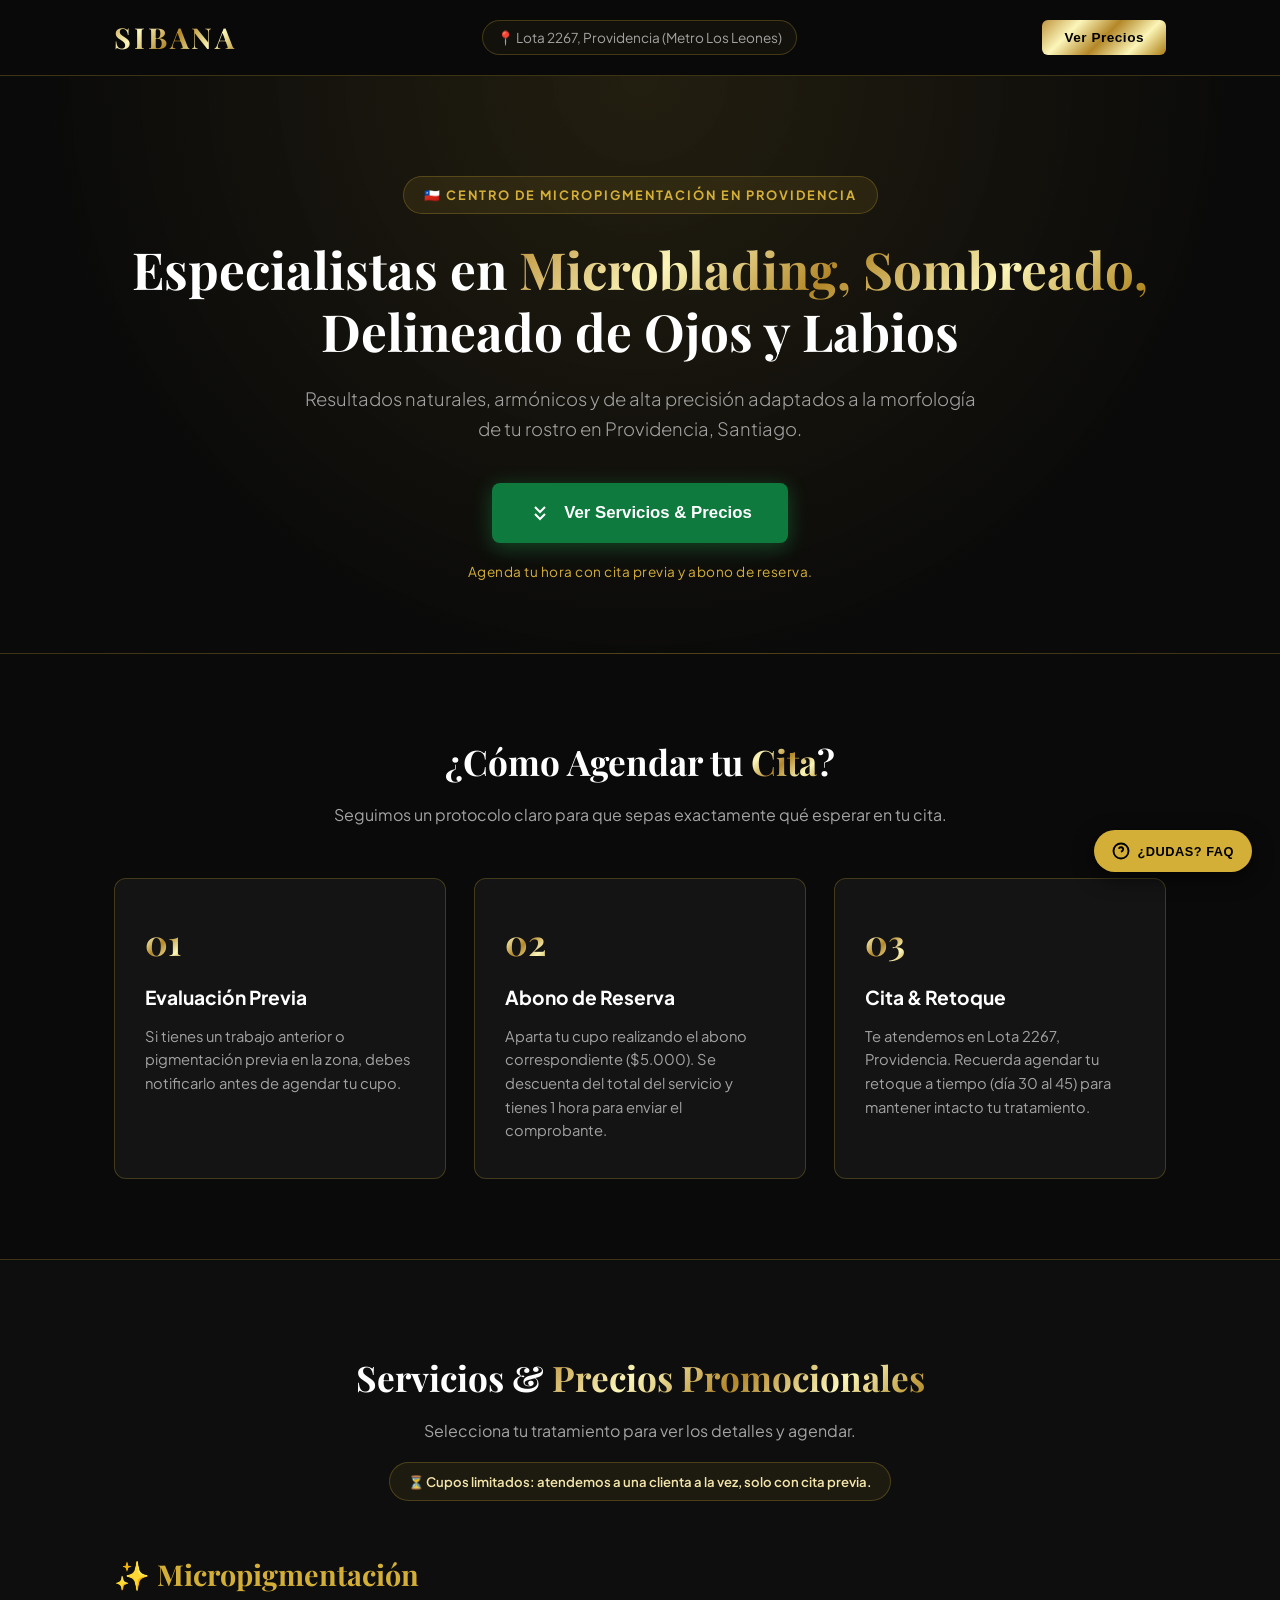
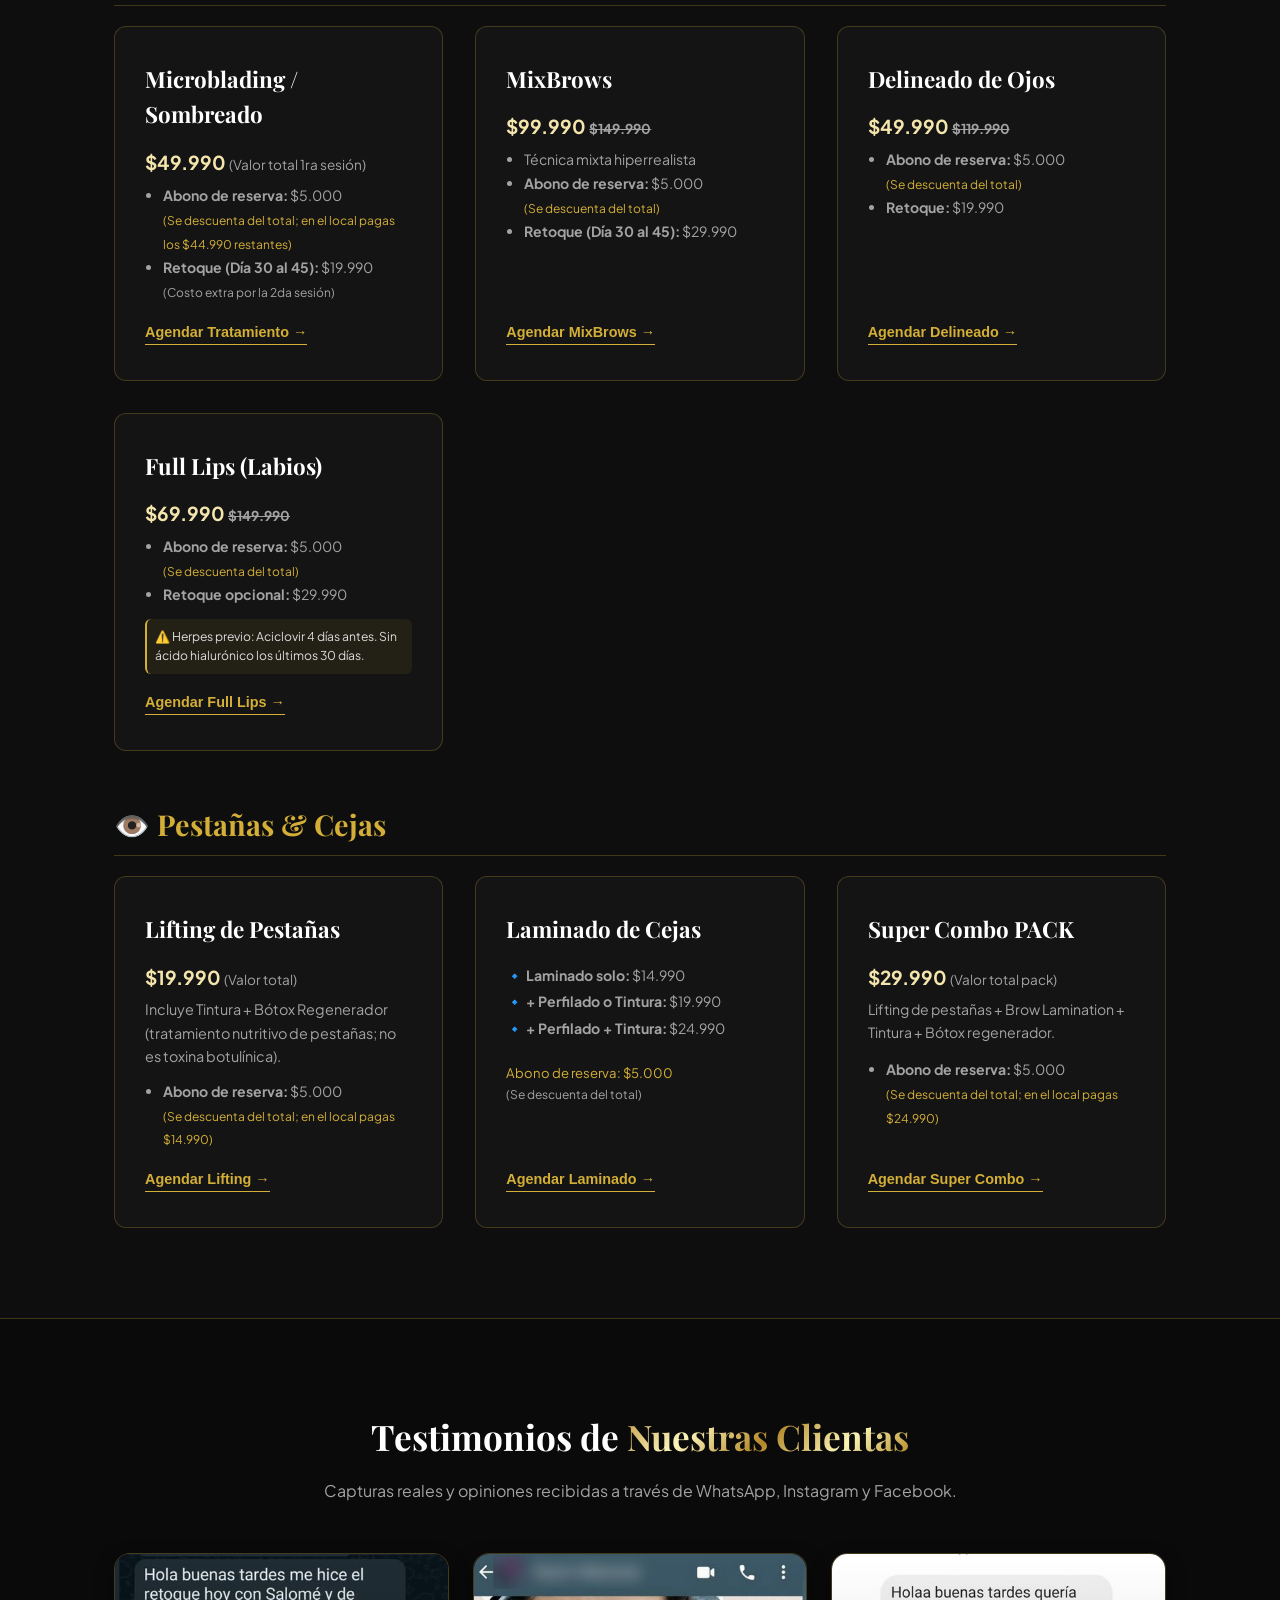
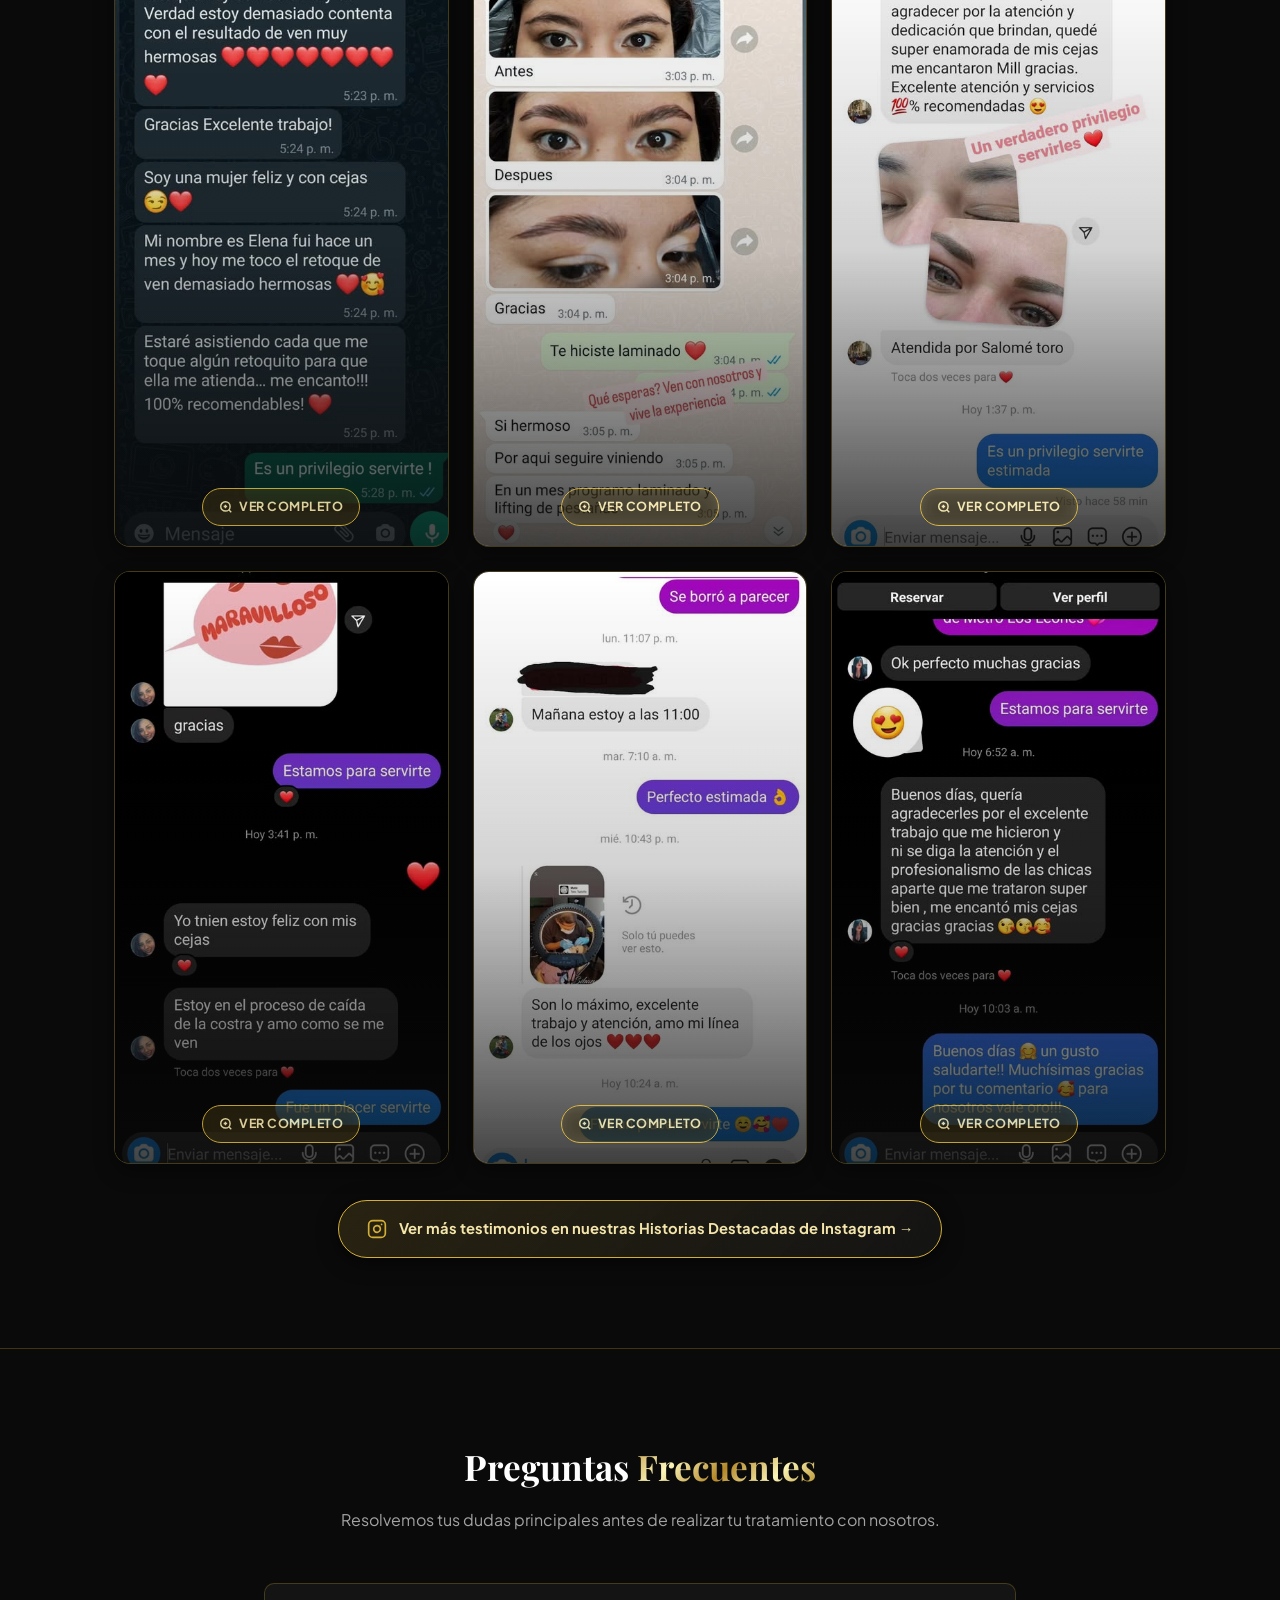
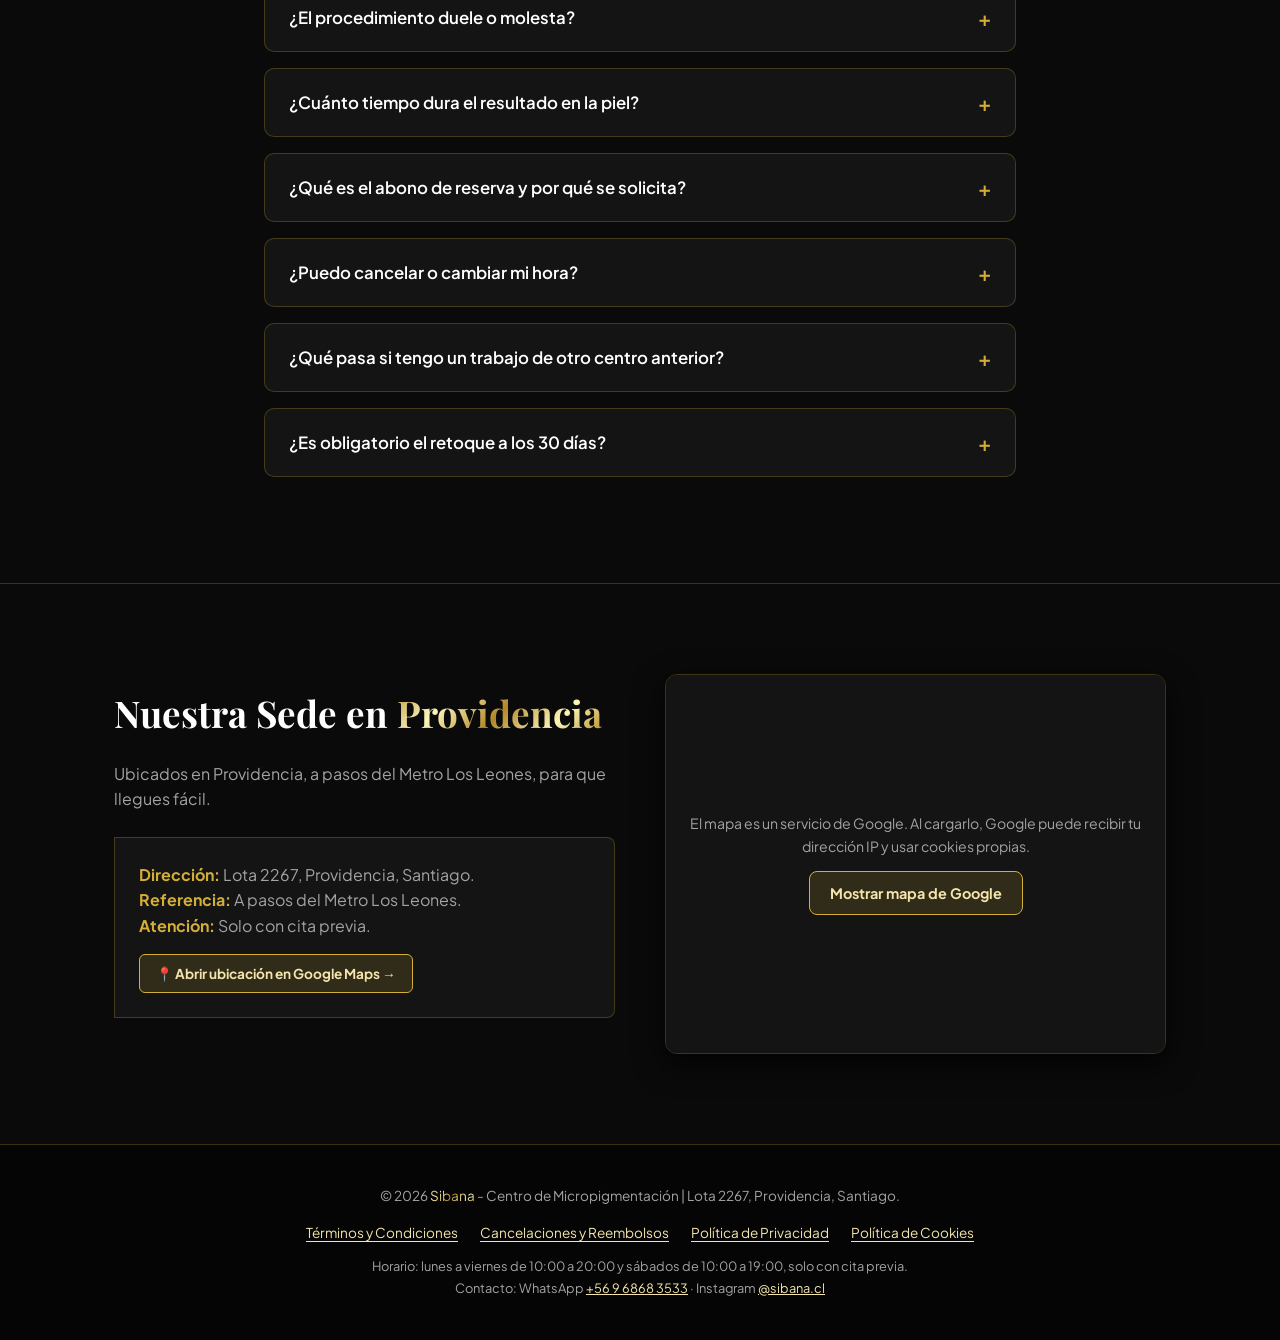
==== commit 5280aad2: "Destacar la casilla obligatoria de reserva y restaurar aviso de labios - Casilla "Acepto las condici" ====
--- a/index.html
+++ b/index.html
@@ -688,6 +688,35 @@
 
         .check-subtext a { color: var(--gold-light); }
 
+        .custom-check-card.check-requerido {
+            border: 1px solid var(--gold-primary);
+            background: rgba(212, 175, 55, 0.07);
+        }
+        .custom-check-card.check-requerido strong { color: var(--gold-light); }
+
+        #cardTrabajo {
+            border-color: rgba(255, 255, 255, 0.08);
+            background: rgba(255, 255, 255, 0.02);
+        }
+        #cardTrabajo.checked {
+            border-color: rgba(255, 255, 255, 0.3);
+            background: rgba(255, 255, 255, 0.05);
+            box-shadow: none;
+        }
+
+        .etiqueta-obligatorio, .etiqueta-opcional {
+            display: inline-block;
+            font-size: 0.66rem;
+            font-weight: 700;
+            letter-spacing: 0.5px;
+            text-transform: uppercase;
+            padding: 1px 8px;
+            border-radius: 20px;
+            vertical-align: middle;
+        }
+        .etiqueta-obligatorio { background: var(--gold-primary); color: #000; }
+        .etiqueta-opcional { border: 1px solid rgba(255, 255, 255, 0.2); color: var(--text-muted); }
+
         .map-placeholder {
             width: 100%;
             height: 100%;
@@ -875,7 +904,7 @@
                             <li><strong>Retoque opcional:</strong> $29.990</li>
                         </ul>
                         <div class="critical-notice" style="background: rgba(212,175,55,0.08); padding: 8px; border-radius: 6px; border-left: 2px solid var(--gold-primary); font-size: 0.76rem; color: #ddd; margin-bottom: 20px;">
-                            ⚠️ Si has tenido herpes labial, consulta a tu médico antes de la cita por un tratamiento preventivo. No debes haberte aplicado ácido hialurónico en los labios en los últimos 30 días.
+                            ⚠️ Herpes previo: Aciclovir 4 días antes. Sin ácido hialurónico los últimos 30 días.
                         </div>
                     </div>
                     <button class="btn-link-service" type="button" onclick="abrirModal('Full Lips Labios ($69.990)')">Agendar Full Lips &rarr;</button>
@@ -1154,19 +1183,19 @@
             </div>
 
             <div class="checkbox-container">
-                <label class="custom-check-card" id="cardPrecio" onclick="toggleCardCheck('checkPrecio', 'cardPrecio')">
+                <label class="custom-check-card check-requerido" id="cardPrecio" onclick="toggleCardCheck('checkPrecio', 'cardPrecio')">
                     <input type="checkbox" id="checkPrecio" onchange="validarChecks()">
                     <div class="check-text">
-                        <strong>Acepto las condiciones de reserva y cancelación</strong>
-                        <span class="check-subtext">El abono ($5.000) se descuenta del total del tratamiento y se requiere para asegurar tu hora en Lota 2267 (Providencia). Puedes reagendar avisando con al menos 12 horas de anticipación; si avisas después, no asistes o llegas con más de 20 minutos de atraso, se pierde el abono. Ver <a href="terminos-y-condiciones.html" target="_blank" rel="noopener">Términos y Condiciones</a> y <a href="politica-de-privacidad.html" target="_blank" rel="noopener">Política de Privacidad</a>.</span>
+                        <strong>Acepto las condiciones de reserva</strong> <span class="etiqueta-obligatorio">Obligatorio</span>
+                        <span class="check-subtext">Abono de $5.000, se descuenta del total. Se pierde si cancelas con menos de 12 h de aviso, no asistes o llegas más de 20 min tarde. <a href="terminos-y-condiciones.html" target="_blank" rel="noopener">Ver condiciones</a></span>
                     </div>
                 </label>
 
                 <label class="custom-check-card" id="cardTrabajo" onclick="toggleCardCheck('checkTrabajoAnterior', 'cardTrabajo')">
                     <input type="checkbox" id="checkTrabajoAnterior" onchange="validarChecks()">
                     <div class="check-text">
-                        <strong style="color: var(--gold-light);">¿Tienes un trabajo previo de otro centro?</strong>
-                        <span class="check-subtext">Marca esta casilla SÓLO si tienes pigmentación o tatuaje anterior en la zona. <strong style="color: var(--gold-primary);">⚠️ Deberás enviar una foto clara con luz natural por WhatsApp para evaluar tu caso antes de abonar.</strong> (Si NO tienes trabajos previos, déjala desmarcada).</span>
+                        <strong>¿Tienes un trabajo previo de otro centro?</strong> <span class="etiqueta-opcional">Opcional</span>
+                        <span class="check-subtext">Marca esta casilla SÓLO si tienes pigmentación o tatuaje anterior en la zona. Deberás enviar una foto clara con luz natural por WhatsApp para evaluar tu caso antes de abonar. (Si NO tienes trabajos previos, déjala desmarcada).</span>
                     </div>
                 </label>
             </div>
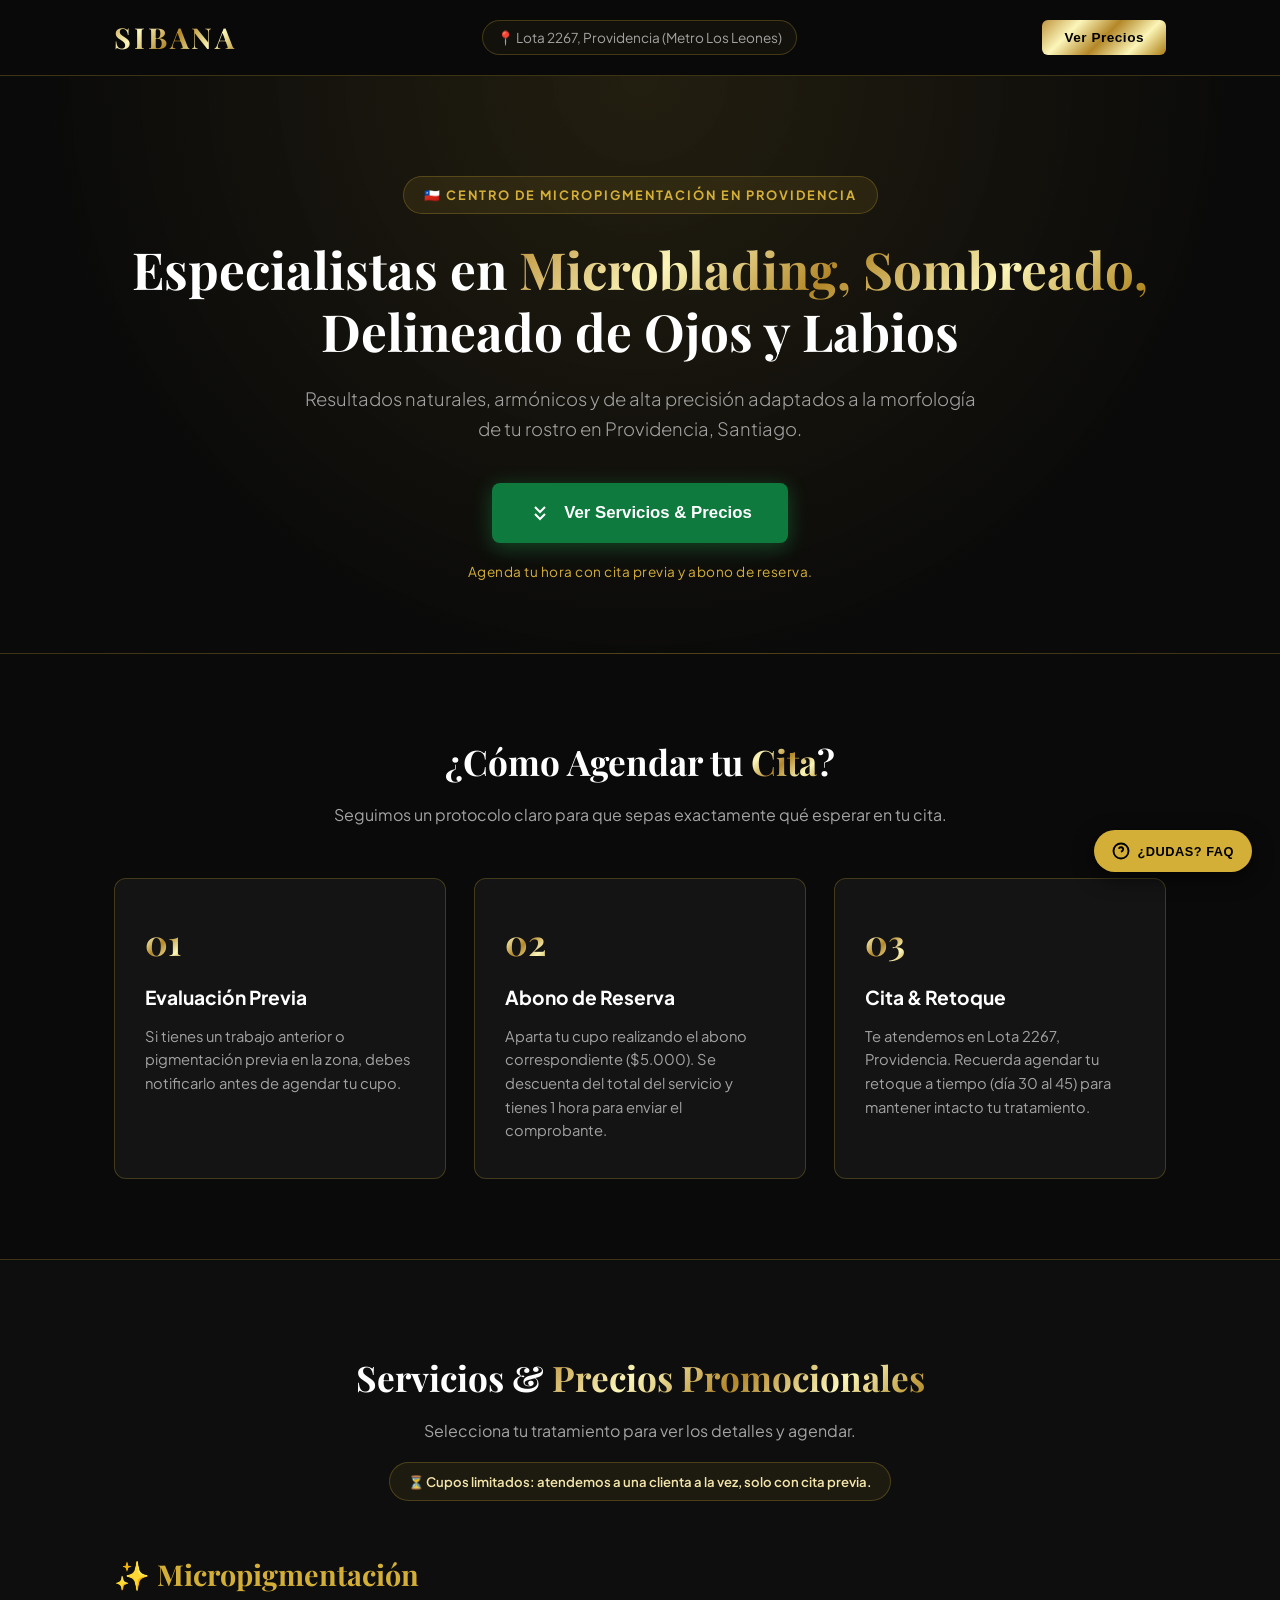
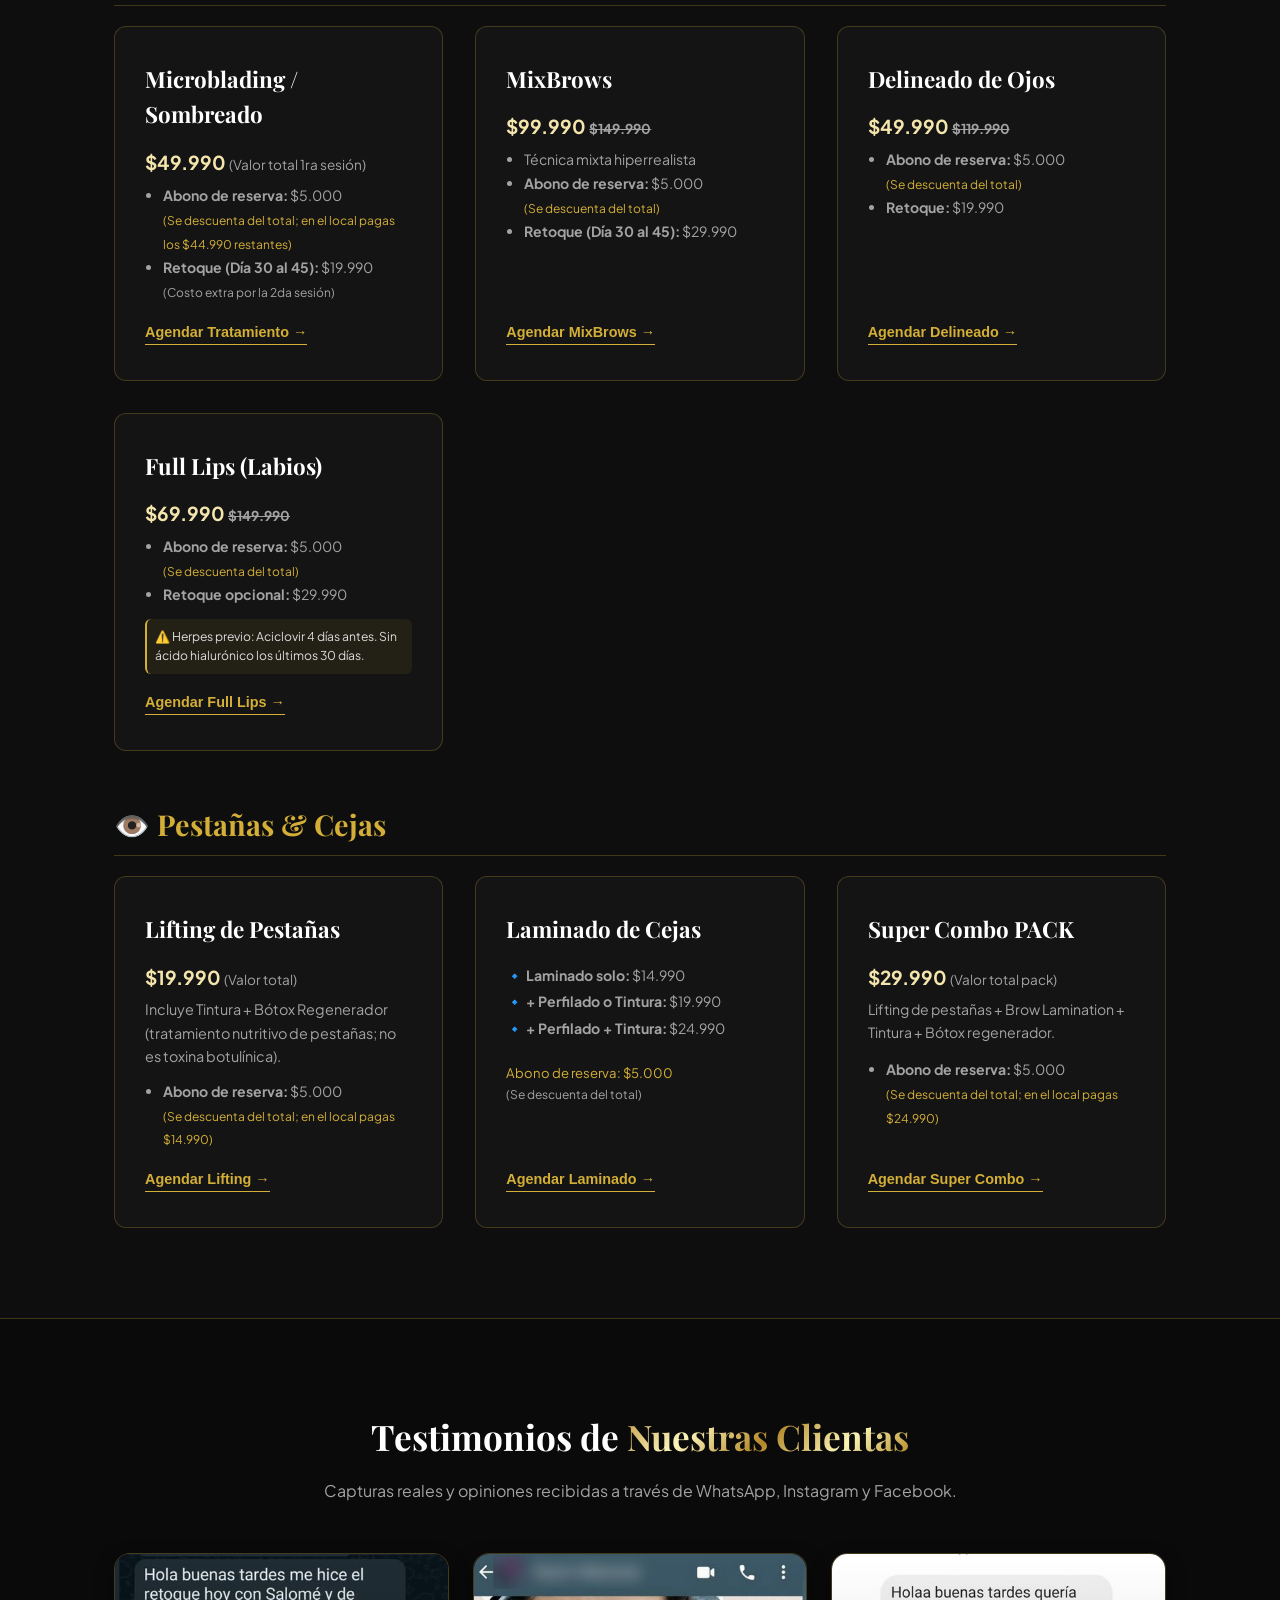
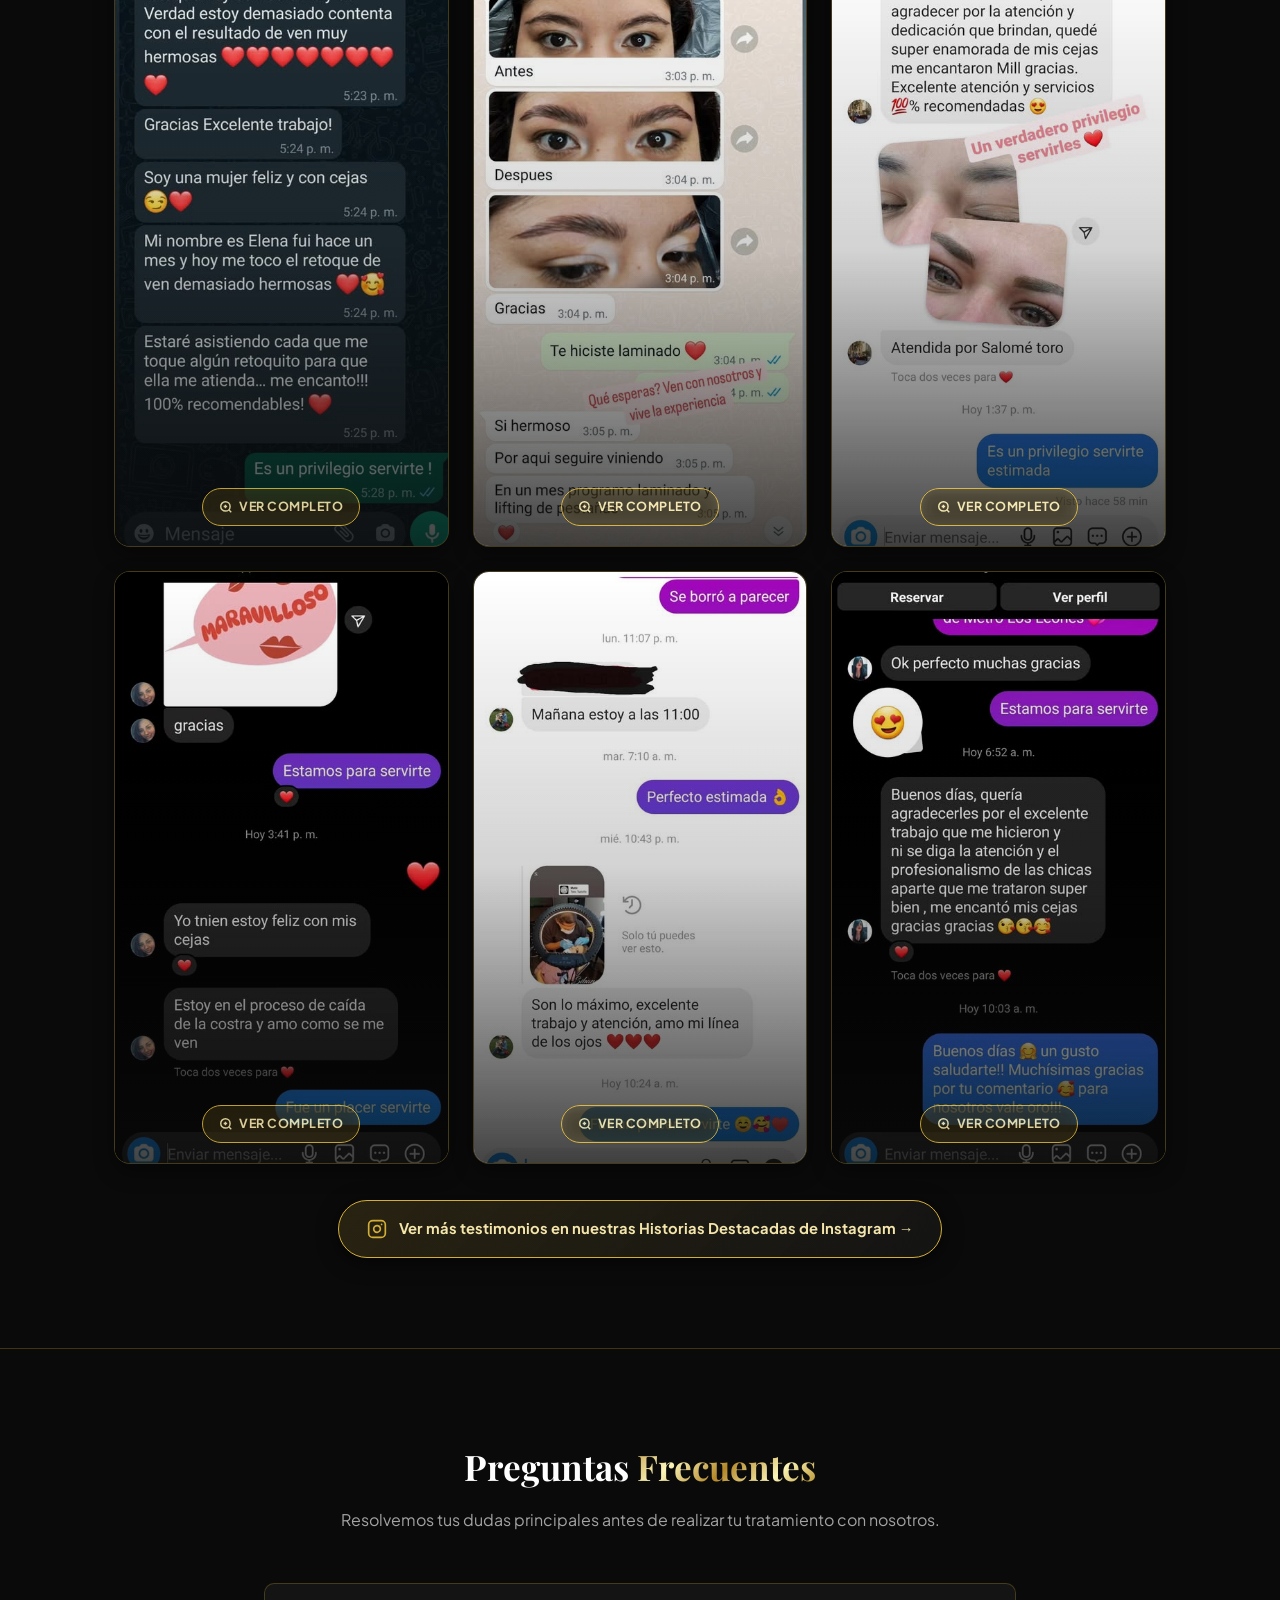
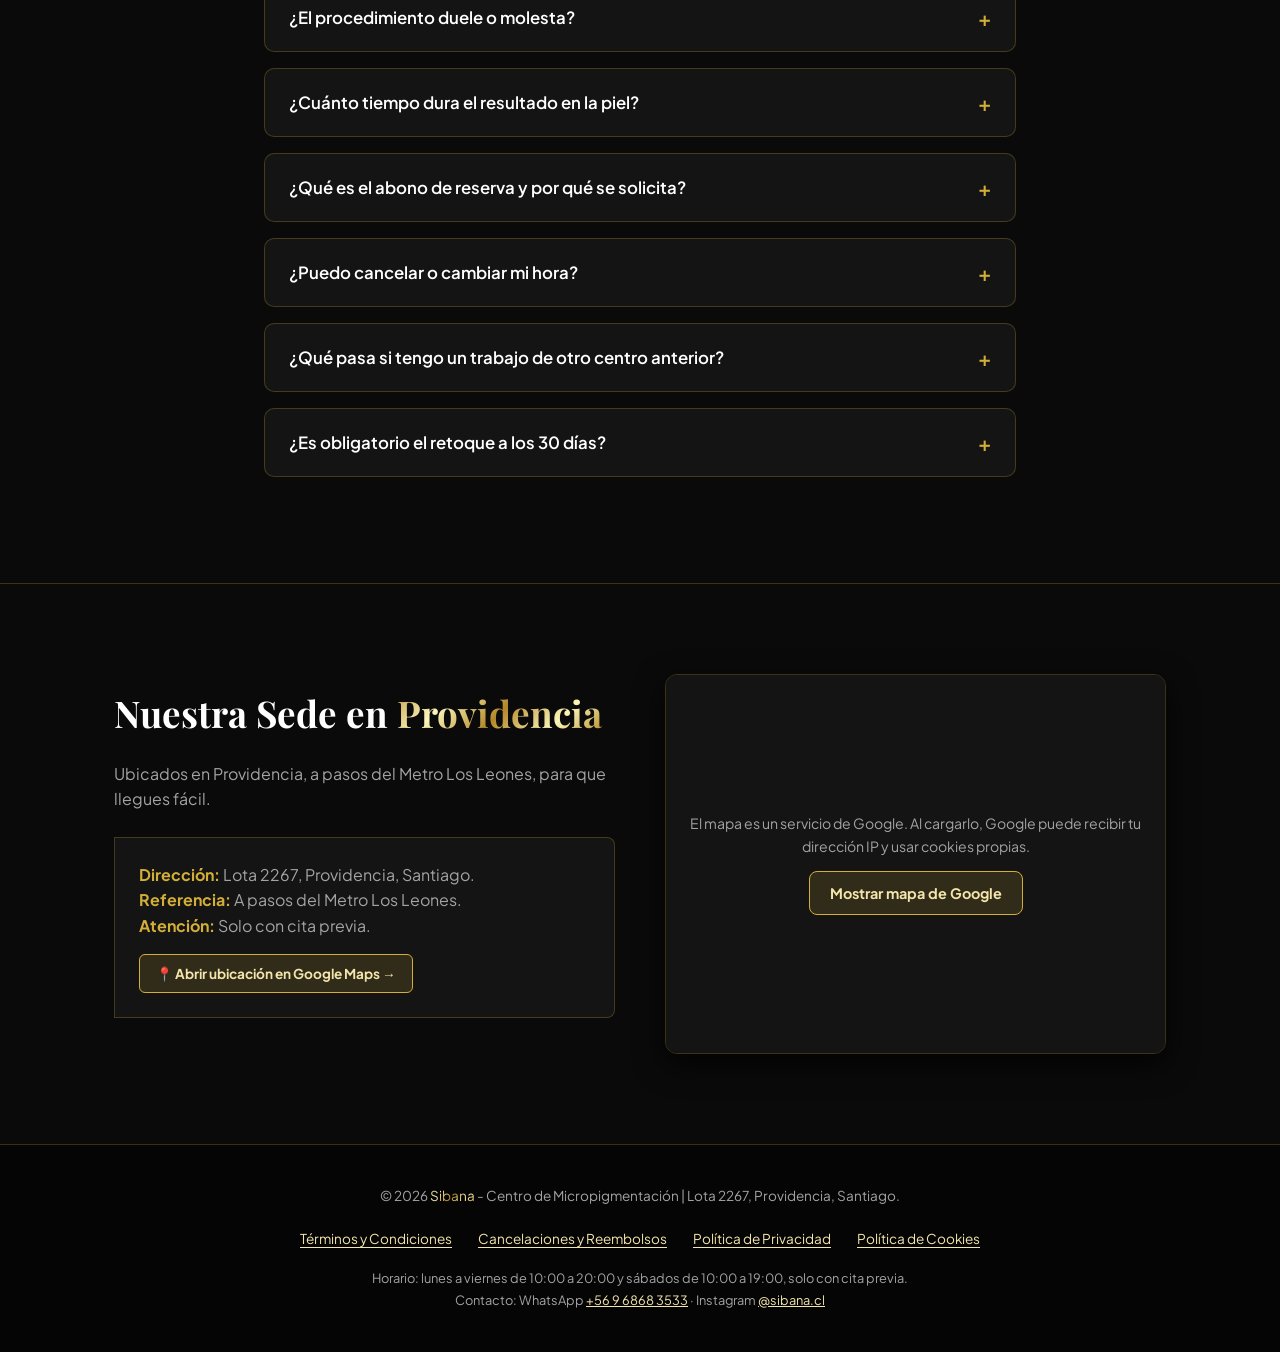
==== commit 61b95271: "Optimizar para celulares y quitar datos pendientes de las páginas legales - Botones "Agendar" con ár" ====
--- a/index.html
+++ b/index.html
@@ -476,6 +476,7 @@
             animation: modalFadeIn 0.3s cubic-bezier(0.16, 1, 0.3, 1);
             position: relative;
             max-height: calc(100vh - 32px);
+            max-height: calc(100dvh - 32px);
             overflow-y: auto;
         }
 
@@ -688,6 +689,10 @@
 
         .check-subtext a { color: var(--gold-light); }
 
+        /* Área táctil más grande en celulares sin cambiar el diseño */
+        .btn-link-service { position: relative; }
+        .btn-link-service::after { content: ''; position: absolute; inset: -12px -10px; }
+
         .custom-check-card.check-requerido {
             border: 1px solid var(--gold-primary);
             background: rgba(212, 175, 55, 0.07);
@@ -751,7 +756,7 @@
             gap: 8px 22px;
             margin: 16px 0 12px;
         }
-        .footer-links a { color: var(--gold-light); text-decoration: underline; text-underline-offset: 3px; }
+        .footer-links a { color: var(--gold-light); text-decoration: underline; text-underline-offset: 3px; display: inline-block; padding: 6px 2px; }
         .footer-business { font-size: 0.8rem; line-height: 1.7; }
 
         @media (prefers-reduced-motion: reduce) {
@@ -1226,6 +1231,7 @@
         let elementoConFocoPrevio = null;
 
         function devolverFoco() {
+            document.body.style.overflow = '';
             if (elementoConFocoPrevio && typeof elementoConFocoPrevio.focus === 'function') {
                 elementoConFocoPrevio.focus();
             }
@@ -1256,6 +1262,7 @@
             if (modal) {
                 elementoConFocoPrevio = document.activeElement;
                 modal.style.display = 'flex';
+                document.body.style.overflow = 'hidden';
                 if (checkPrecio) checkPrecio.focus();
             }
         }
@@ -1380,6 +1387,7 @@
                 img.alt = miniatura ? miniatura.alt : '';
                 elementoConFocoPrevio = tarjeta || document.activeElement;
                 modal.style.display = 'flex';
+                document.body.style.overflow = 'hidden';
                 const btnCerrar = modal.querySelector('.btn-close-lightbox');
                 if (btnCerrar) btnCerrar.focus();
             }
